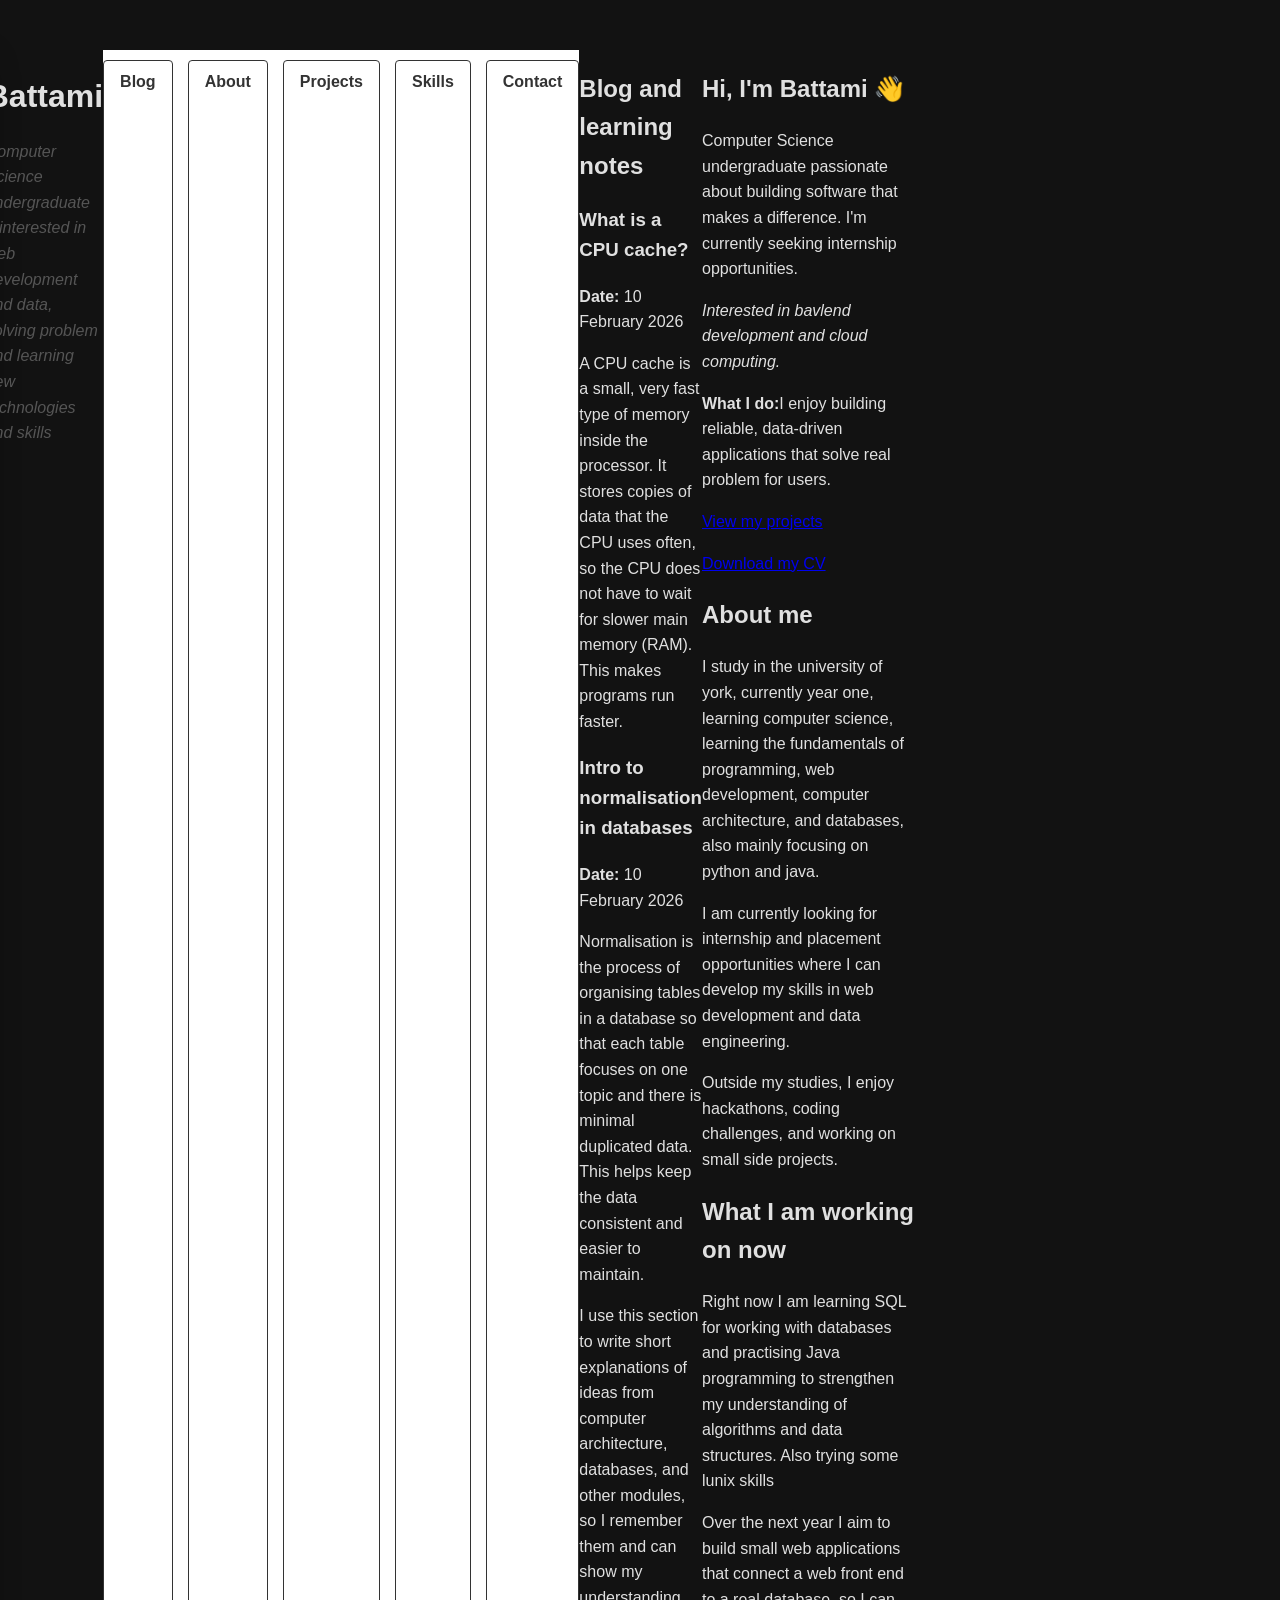
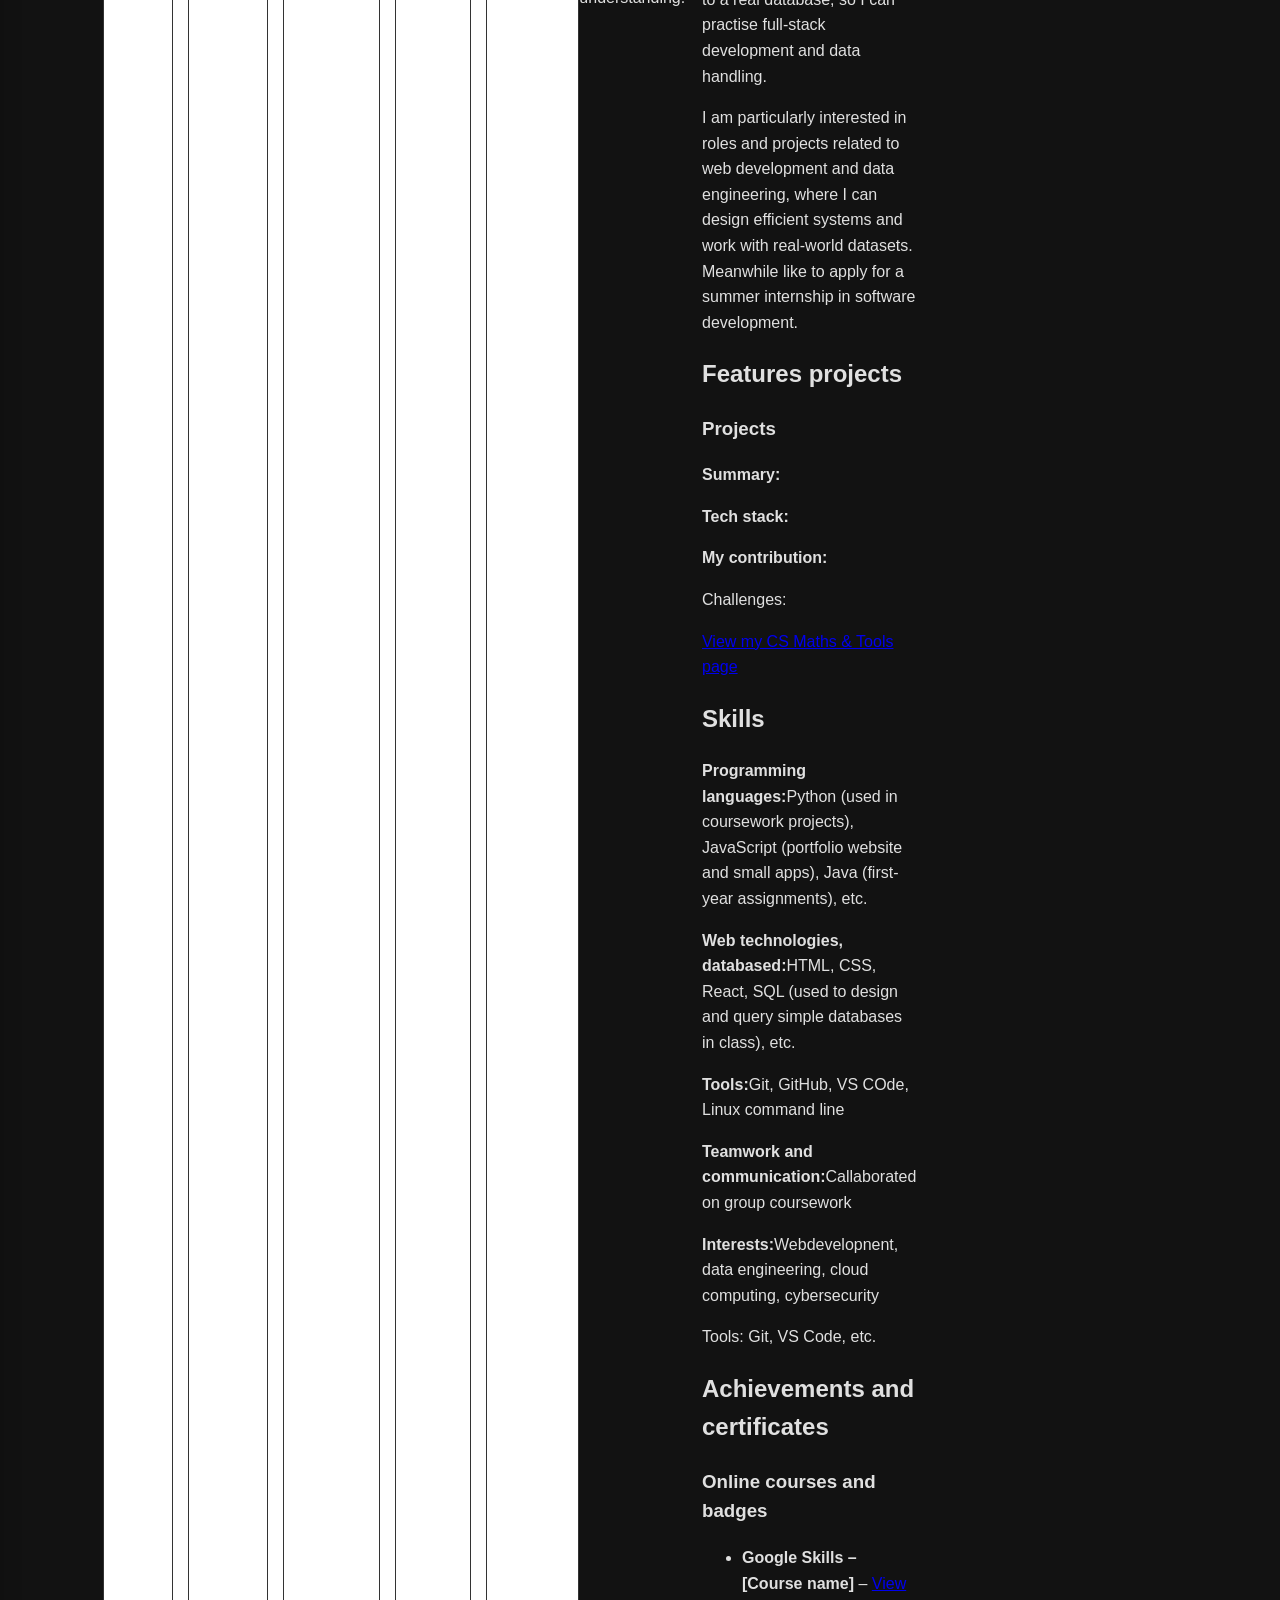
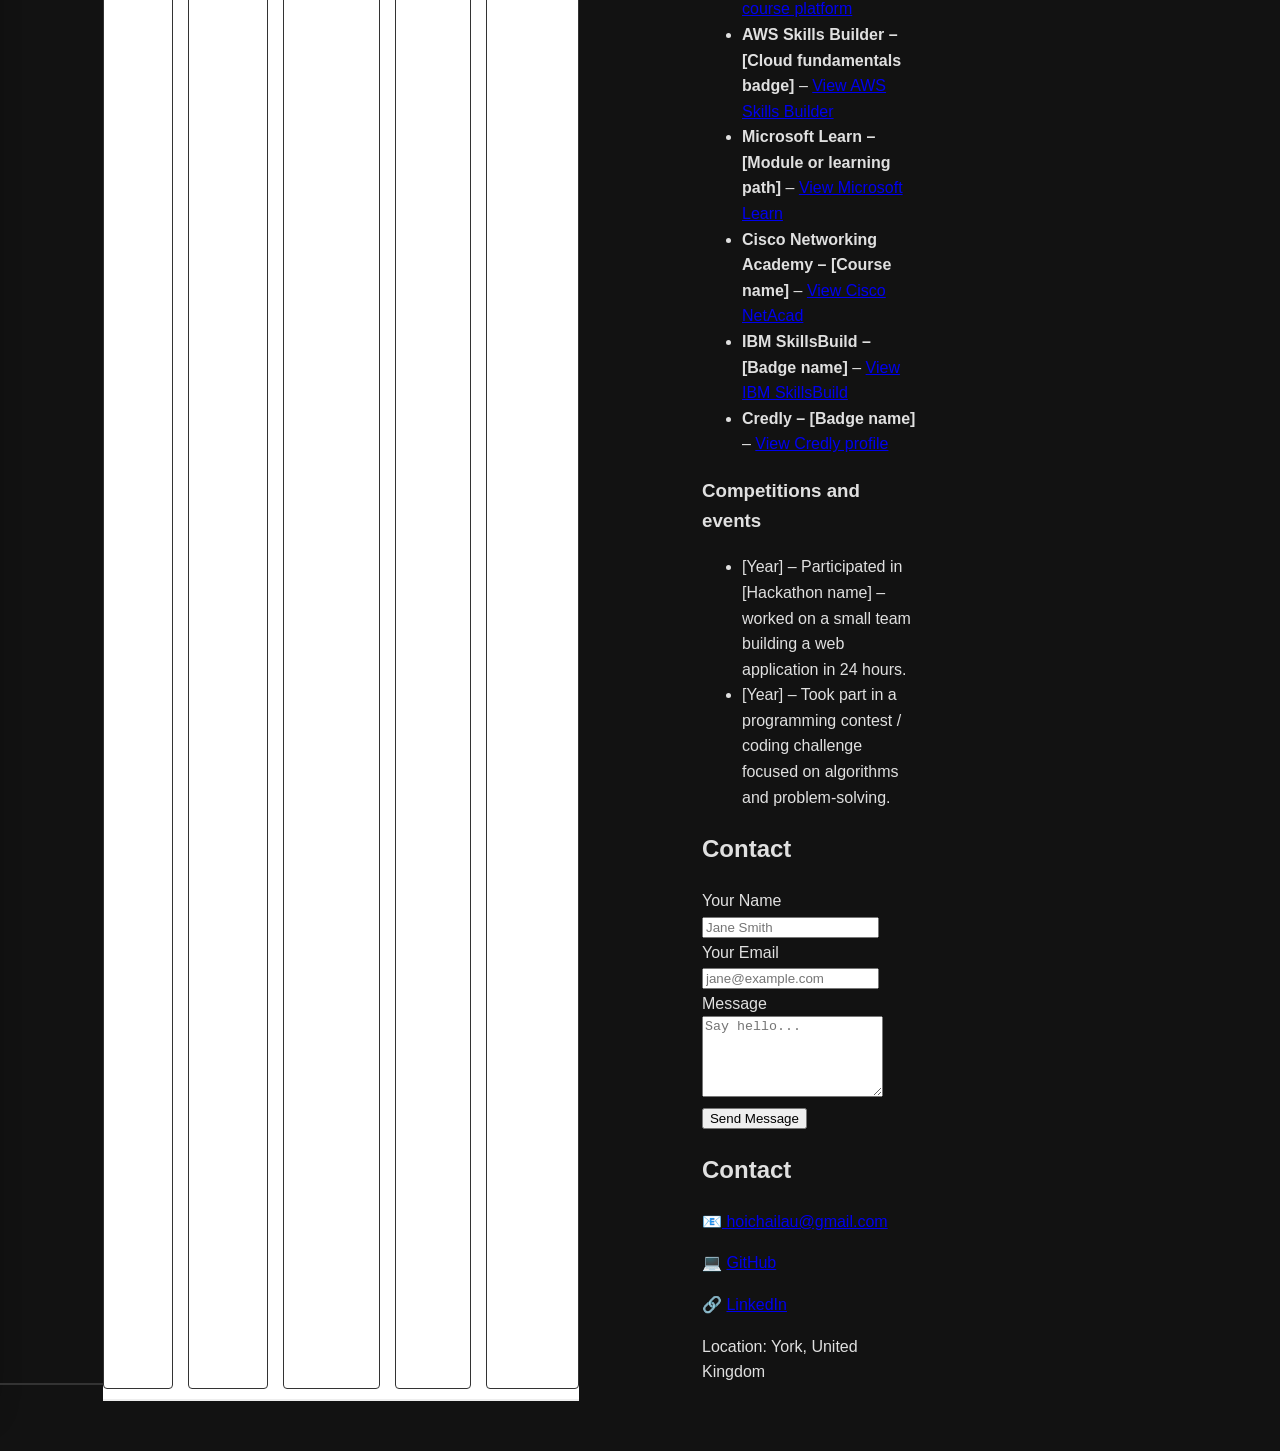
==== index.html @ b93f284f "Add dark theme class to body and clean up styles" ====
<!DOCTYPE html>
<html lang="en">
<head>
  <meta charset="UTF-8">
  <title> Battami – Computer Science Undergraduate</title>
  <link rel="stylesheet" href="style.css">

</head>
<body class="dark-theme"> 
    <div class="main-card">
        </div>
  <header>
    <h1>Battami</h1>
    <p class="tagline">Computer Science undergraduate – interested in web development and data, solving problem and learning new technologies and skills</p>

    <style>
  html {
    scroll-behavior: smooth;
  }

  .sticky-nav {
    display: flex;
    justify-content: center;
    gap: 15px;
    background-color: white;
    padding: 10px 0;
    border-bottom: 2px solid #eeeeee; 
    position: sticky; 
    top: 0;
    z-index: 1000; 
  }


  .sticky-nav a {
    text-decoration: none; 
    color: #333;
    font-family: Arial, sans-serif;
    font-weight: bold;
    padding: 8px 16px;
    border: 1px solid #333; 
    border-radius: 4px;
    transition: 0.3s; 
  }

 
  .sticky-nav a:hover {
    background-color: #333;
    color: white;
  }
</style>
  </header>

  <nav class="sticky-nav">
  <a href="#blog">Blog</a>
  <a href="#about">About</a>
  <a href="#projects">Projects</a>
  <a href="#skills">Skills</a>
  <a href="#contact">Contact</a>
</nav>
  
  <!-- Blog / Writing section -->
  <section id="blog">
    <h2 id="blog">Blog and learning notes</h2>
 
    <article>
      <h3>What is a CPU cache? </h3>
      <p><strong>Date:</strong> 10 February 2026</p>
      <p>
        A CPU cache is a small, very fast type of memory inside the processor. 
        It stores copies of data that the CPU uses often, so the CPU does not
        have to wait for slower main memory (RAM). This makes programs run faster.
      </p>
    </article>
 
    <article>
      <h3>Intro to normalisation in databases</h3>
      <p><strong>Date:</strong> 10 February 2026</p>
      <p>
        Normalisation is the process of organising tables in a database so that 
        each table focuses on one topic and there is minimal duplicated data.
        This helps keep the data consistent and easier to maintain.
      </p>
    </article>
 
    <p>
      I use this section to write short explanations of ideas from computer architecture,
      databases, and other modules, so I remember them and can show my understanding.
    </p>
  </section>
 
  <main>
  <section>
    <h2>Hi, I'm Battami 👋</h2>
    <p>Computer Science undergraduate passionate about building software that makes a difference. I'm currently seeking internship opportunities.</p>
    <p><em>Interested in bavlend development and cloud computing.</em></p>
    <p><Strong>What I do:</Strong>I enjoy building reliable, data-driven applications that solve real problem for users.</p>
    <p><a href="#projects">View my projects </a> </p>
    <p><a href="YourCVLink.pdf">Download my CV</a></p>
  </section>

  <section id="About">
    <h2 id="about">About me</h2>
    <p>I study in the university of york, currently year one, learning computer science, learning the fundamentals of programming, web development, computer architecture, and databases, also mainly focusing on python and java.</p>
    <p>I am currently looking for internship and placement opportunities where I can develop my skills in web development and data engineering.</p>
    <p>Outside my studies, I enjoy hackathons, coding challenges, and working on small side projects.</p>
  </section>
    
   <!-- Now / Goals section -->
  <section id="now">
    <h2>What I am working on now</h2>
    <p>
      Right now I am learning SQL for working with databases and practising Java programming
      to strengthen my understanding of algorithms and data structures. Also trying some lunix skills 
    </p>
    <p>
      Over the next year I aim to build small web applications that connect a web front end
      to a real database, so I can practise full-stack development and data handling.
    </p>
    <p>
      I am particularly interested in roles and projects related to web development and data engineering,
      where I can design efficient systems and work with real-world datasets. Meanwhile like to apply for a summer internship in software development.
    </p>
  </section>
    
  <section id="projects">
    <h2 id="projects">Features projects</h2>

    <article>
      <h3>Projects</h3>
      <p><Strong>Summary:</Strong></p>
      <p><Strong>Tech stack:</Strong></p>
      <p><Strong>My contribution:</Strong></p>
      <p><Srong>Challenges:</Srong></p></p>
      <p><a href=""></a></p>
    </article>
      <p>
  <a href="maths.html">View my CS Maths & Tools page</a>
</p>
  </section>

  <section>
    <h2 id="skills">Skills</h2>
      <p><strong>Programming languages:</strong>Python (used in coursework projects), JavaScript (portfolio website and small apps), Java (first-year assignments), etc.</p>
      <p><strong>Web technologies, databased:</strong>HTML, CSS, React, SQL (used to design and query simple databases in class), etc.</p>
      <p><strong>Tools:</strong>Git, GitHub, VS COde, Linux command line</p>
      <p><strong>Teamwork and communication:</strong>Callaborated on group coursework
      <p><strong>Interests:</strong>Webdevelopnent, data engineering, cloud computing, cybersecurity</p>
      <p>Tools: Git, VS Code, etc.</p>
  </section>
   
  <!-- Achievements and certificates section -->
  <section id="achievements">
    <h2>Achievements and certificates</h2>
 
    <h3>Online courses and badges</h3>
    <ul>
      <li>
        <strong>Google Skills – [Course name]</strong> 
        – <a href="https://www.skills.google/">View course platform</a> 
        <!-- Replace with your specific certificate link if you have it -->
      </li>
      <li>
        <strong>AWS Skills Builder – [Cloud fundamentals badge]</strong> 
        – <a href="https://explore.skillbuilder.aws">View AWS Skills Builder</a>
      </li>
      <li>
        <strong>Microsoft Learn – [Module or learning path]</strong> 
        – <a href="https://learn.microsoft.com/training/">View Microsoft Learn</a>
      </li>
      <li>
        <strong>Cisco Networking Academy – [Course name]</strong> 
        – <a href="https://www.netacad.com/">View Cisco NetAcad</a>
      </li>
      <li>
        <strong>IBM SkillsBuild – [Badge name]</strong> 
        – <a href="https://skillsbuild.org/">View IBM SkillsBuild</a>
      </li>
      <li>
        <strong>Credly – [Badge name]</strong> 
        – <a href="https://www.credly.com/">View Credly profile</a>
      </li>
    </ul>
 
    <h3>Competitions and events</h3>
    <ul>
      <li>
        [Year] – Participated in [Hackathon name] – worked on a small team building a web application in 24 hours.
      </li>
      <li>
        [Year] – Took part in a programming contest / coding challenge focused on algorithms and problem-solving.
      </li>
    </ul>
  </section>

  
  <section id="contact">
  <h2 id="contact">Contact</h2>
  <form id="contact-form">
    <div>
      <label for="name">Your Name</label>
      <input type="text" id="name" name="name" required placeholder="Jane Smith" />
    </div>
    <div>
      <label for="email">Your Email</label>
      <input type="email" id="email" name="email" required placeholder="jane@example.com" />
    </div>
    <div>
      <label for="message">Message</label>
      <textarea id="message" name="message" required placeholder="Say hello..." rows="5"></textarea>
    </div>
    <button type="submit" id="submit-btn">Send Message</button>
    <p id="form-status"></p>
  </form>
  </section>
    
  <section>
    <h2>Contact</h2>
    <p>📧<a href="mailto:hoichailau@gmail.com"> hoichailau@gmail.com</a></p>
    <p>💻 <a href="https://github.com/battami-13">GitHub</a></p>
    <p>🔗 <a href="https://linkedin.com/in/yourprofile">LinkedIn</a></p>
    <p>Location: York, United Kingdom</p>
  </section>
</main>
  <script>
  const SUPABASE_URL  = "https://mrnpnmfffwrkcfwjkskm.supabase.co";
  const SUPABASE_ANON = "eyJhbGciOiJIUzI1NiIsInR5cCI6IkpXVCJ9.eyJpc3MiOiJzdXBhYmFzZSIsInJlZiI6Im1ybnBubWZmZndya2Nmd2prc2ttIiwicm9sZSI6ImFub24iLCJpYXQiOjE3NzMwNDkxNTYsImV4cCI6MjA4ODYyNTE1Nn0.L_4UTUPgDHRZX2hSSLDORcKbZO9sUGBSeycCkFU9JP4";

  document.getElementById("contact-form").addEventListener("submit", async function (event) {
      event.preventDefault();
      const name    = document.getElementById("name").value.trim();
      const email   = document.getElementById("email").value.trim();
      const message = document.getElementById("message").value.trim();
      const btn     = document.getElementById("submit-btn");
      const status  = document.getElementById("form-status");

      btn.disabled = true;
      btn.textContent = "Sending...";

      try {
        const response = await fetch(`${SUPABASE_URL}/rest/v1/contact_messages`, {
            method: "POST",
            headers: {
              "Content-Type": "application/json",
              "apikey":        SUPABASE_ANON,
              "Authorization": `Bearer ${SUPABASE_ANON}`,
              "Prefer":        "return=minimal"
            },
            body: JSON.stringify({ name, email, message })
        });

        if (response.ok) {
          status.textContent = "✓ Message sent!";
          event.target.reset();
        } else {
          status.textContent = "Something went wrong.";
        }
      } catch (err) {
        status.textContent = "Could not connect.";
      } finally {
        btn.disabled = false;
        btn.textContent = "Send Message";
      }
    });
</script>
</body>
</html>
---- style.css ----
:root {
  --bg-color: #121212;
  --card-bg: #1e1e1f;
  --accent-color: #ffdb70;
}

body.dark-theme {
    background-color: #121212;
    color: #e0e0e0;
    font-family: 'Inter', sans-serif;
    display: flex;
    justify-content: center;
    padding: 50px 20px;
    margin: 0;
}

body { font-family: Arial, sans-serif; max-width: 800px; margin: 0 auto; padding: 1.5rem; line-height: 1.6; }
    header { border-bottom: 2px solid #333; margin-bottom: 1rem; }
    h1 { margin-bottom: 0.2rem; }
    .tagline{ font-style: italic; color: #555; }

.main-card {
    background-color: #1e1e1f;
    border: 1px solid #383838;
    border-radius: 20px;
    padding: 30px;
    max-width: 900px;
    width: 100%;
    box-shadow: 0 10px 30px rgba(0, 0, 0, 0.5);
}
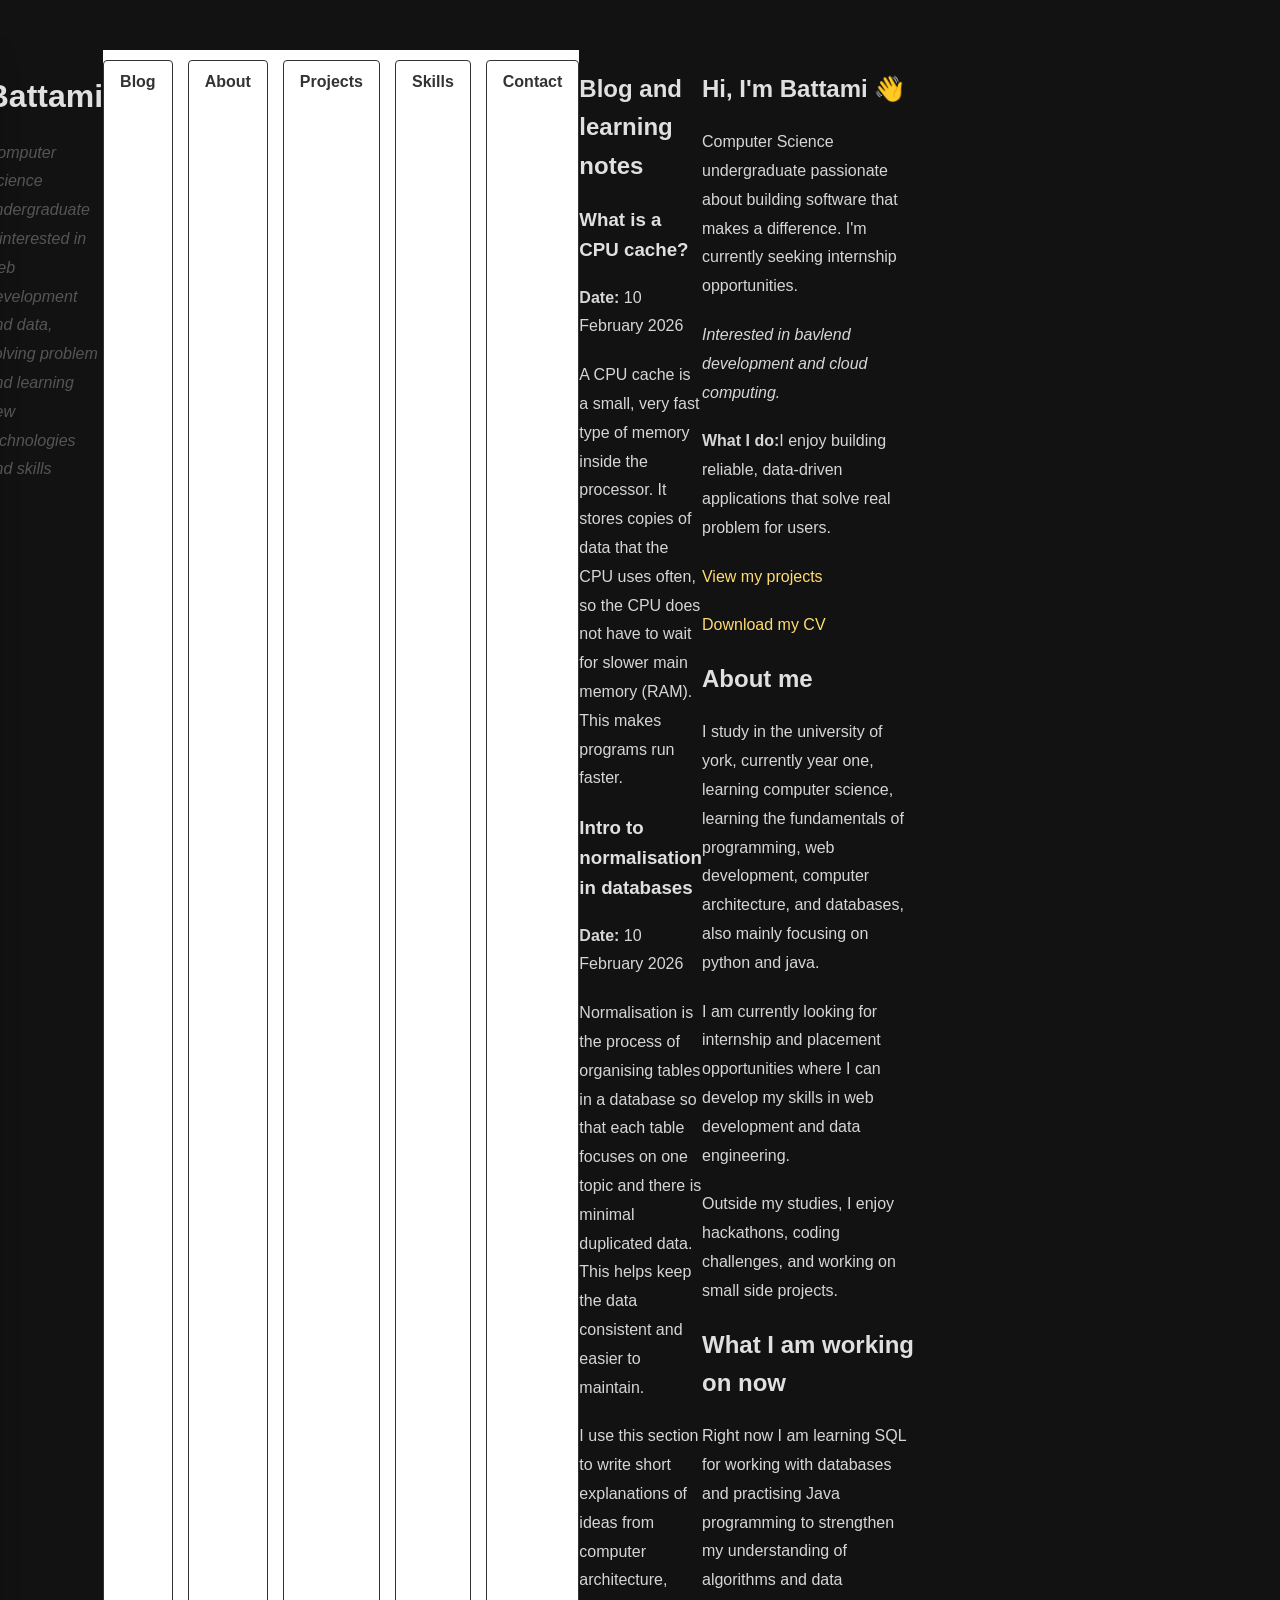
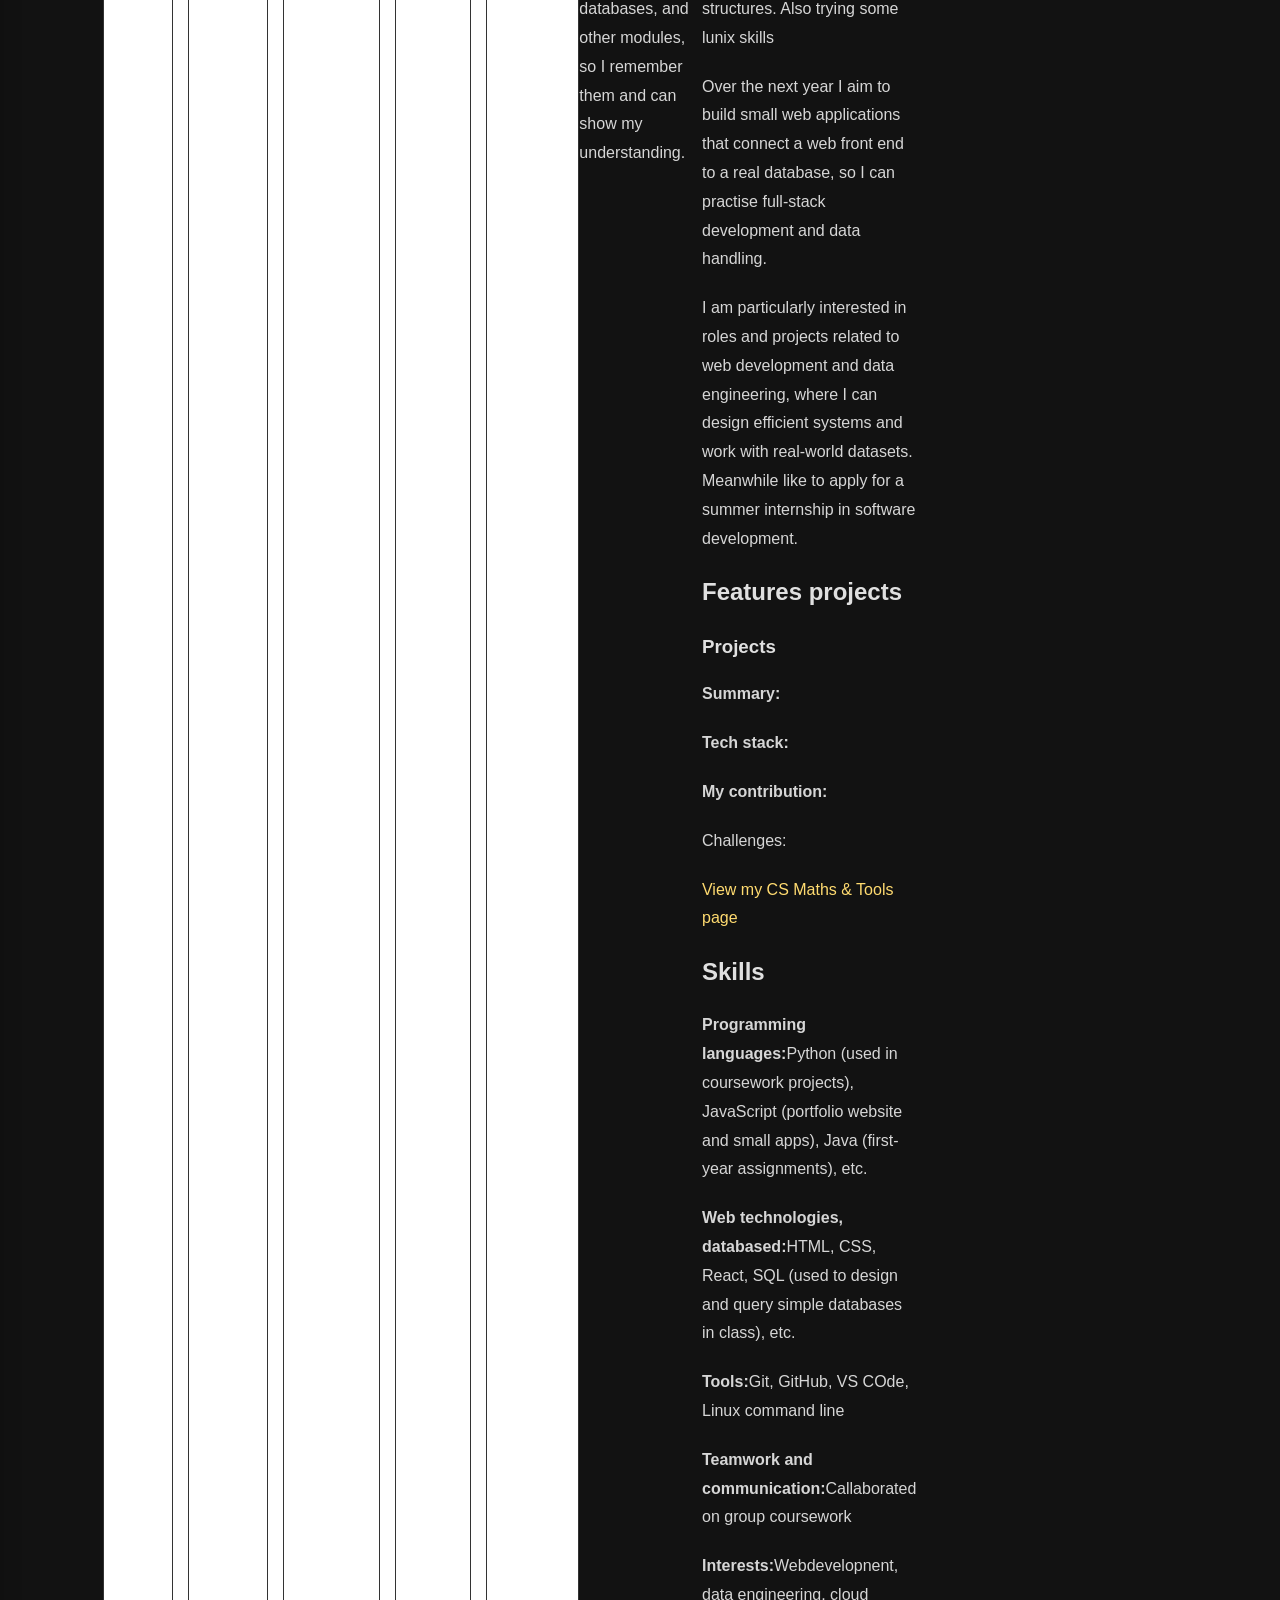
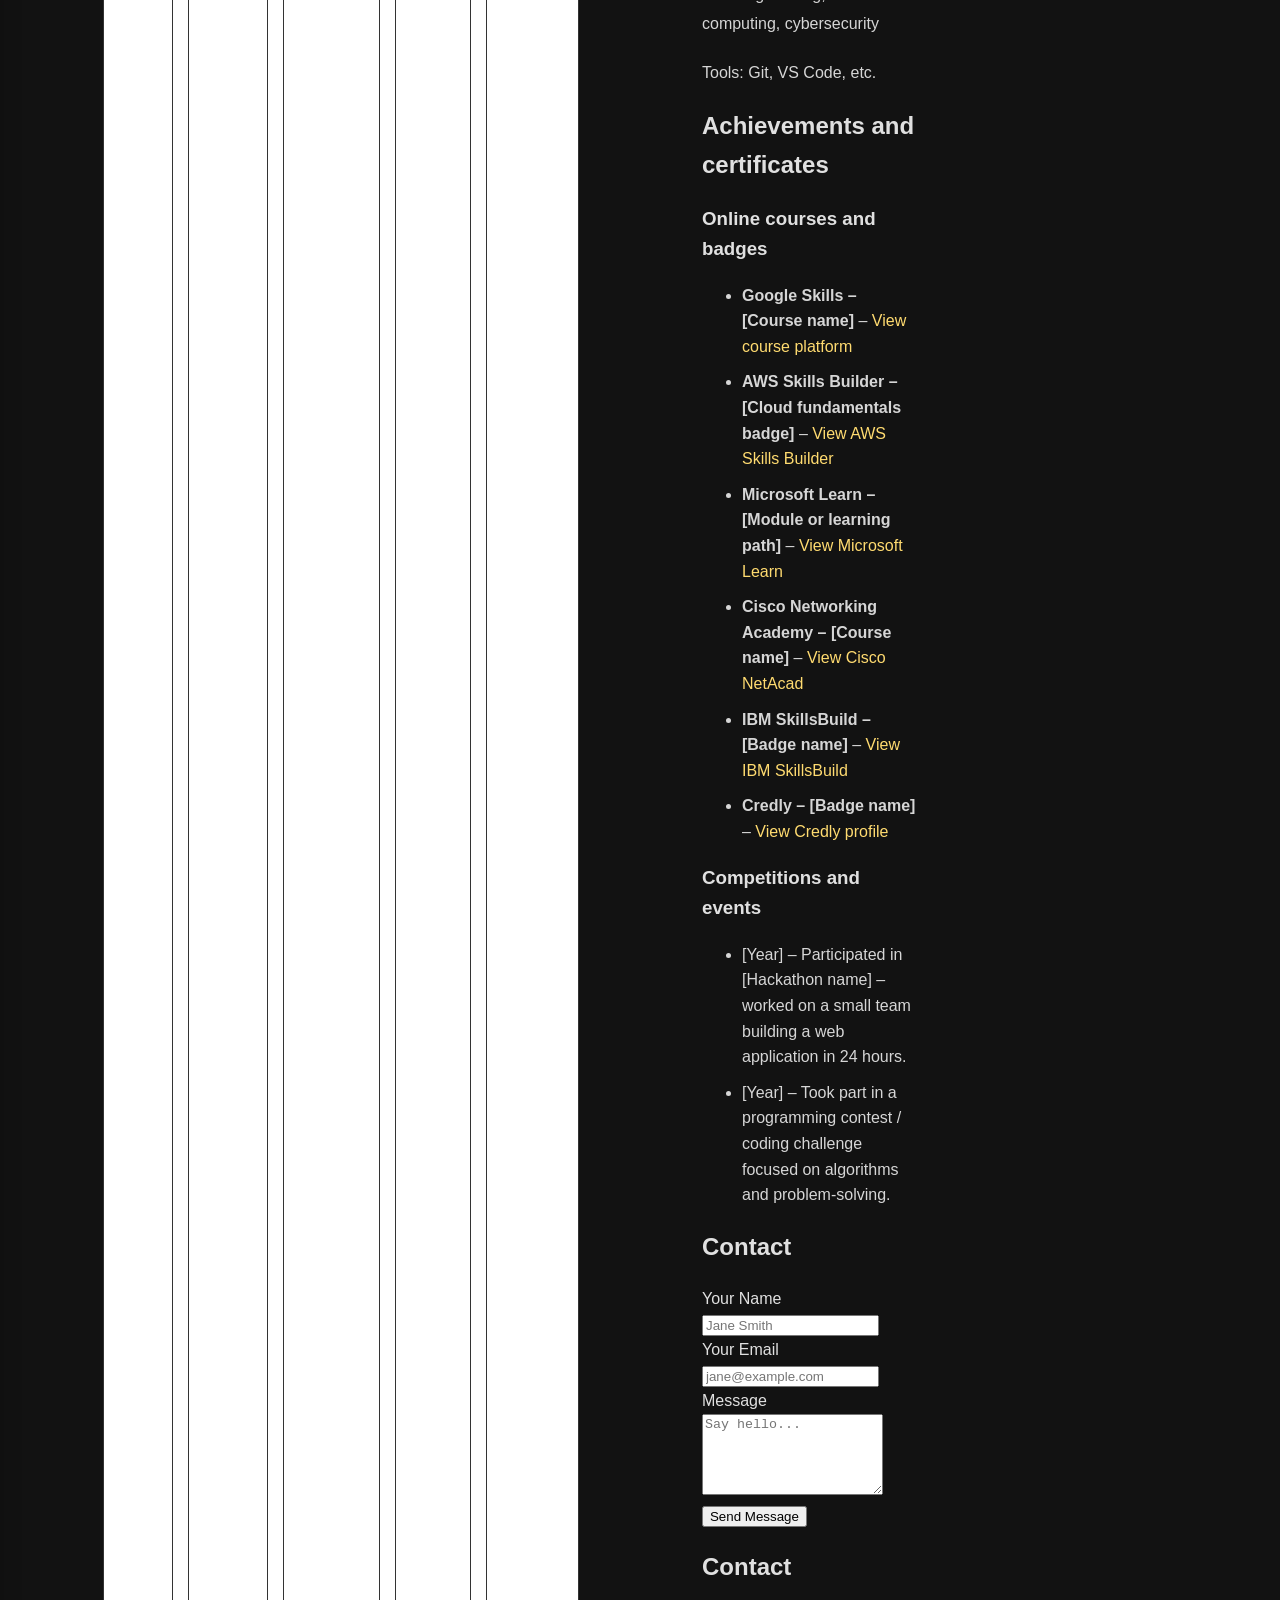
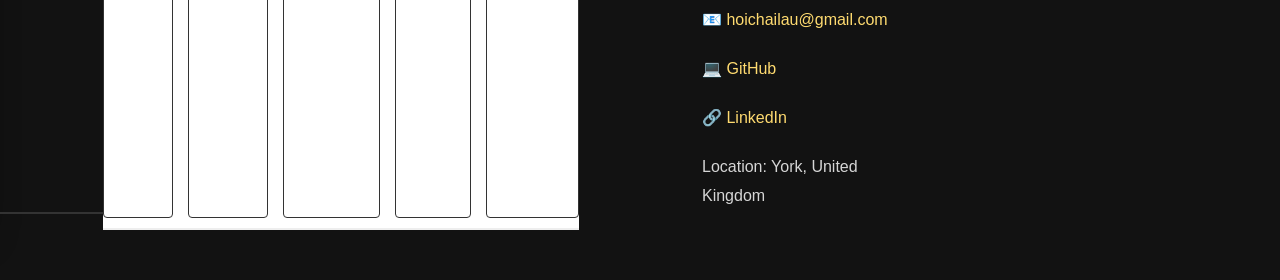
==== commit c6283702: "Remove inline CSS from index.html Removed inline CSS styles for the sticky navigation." ====
--- a/index.html
+++ b/index.html
@@ -13,41 +13,6 @@
     <h1>Battami</h1>
     <p class="tagline">Computer Science undergraduate – interested in web development and data, solving problem and learning new technologies and skills</p>
 
-    <style>
-  html {
-    scroll-behavior: smooth;
-  }
-
-  .sticky-nav {
-    display: flex;
-    justify-content: center;
-    gap: 15px;
-    background-color: white;
-    padding: 10px 0;
-    border-bottom: 2px solid #eeeeee; 
-    position: sticky; 
-    top: 0;
-    z-index: 1000; 
-  }
-
-
-  .sticky-nav a {
-    text-decoration: none; 
-    color: #333;
-    font-family: Arial, sans-serif;
-    font-weight: bold;
-    padding: 8px 16px;
-    border: 1px solid #333; 
-    border-radius: 4px;
-    transition: 0.3s; 
-  }
-
- 
-  .sticky-nav a:hover {
-    background-color: #333;
-    color: white;
-  }
-</style>
   </header>
 
   <nav class="sticky-nav">
--- a/style.css
+++ b/style.css
@@ -28,3 +28,55 @@
     width: 100%;
     box-shadow: 0 10px 30px rgba(0, 0, 0, 0.5);
 }
+
+p {
+    margin-bottom: 20px;
+    line-height: 1.8; 
+    color: #d6d6d6;
+    font-size: 16px;
+}
+
+ul li {
+    margin-bottom: 10px;
+    color: #d6d6d6;
+}
+
+a {
+    color: #ffdb70;
+    text-decoration: none;
+}
+
+ html {
+    scroll-behavior: smooth;
+  }
+
+  .sticky-nav {
+    display: flex;
+    justify-content: center;
+    gap: 15px;
+    background-color: white;
+    padding: 10px 0;
+    border-bottom: 2px solid #eeeeee; 
+    position: sticky; 
+    top: 0;
+    z-index: 1000; 
+  }
+
+
+  .sticky-nav a {
+    text-decoration: none; 
+    color: #333;
+    font-family: Arial, sans-serif;
+    font-weight: bold;
+    padding: 8px 16px;
+    border: 1px solid #333; 
+    border-radius: 4px;
+    transition: 0.3s; 
+  }
+
+ 
+  .sticky-nav a:hover {
+    background-color: #333;
+    color: white;
+  }
+</style>
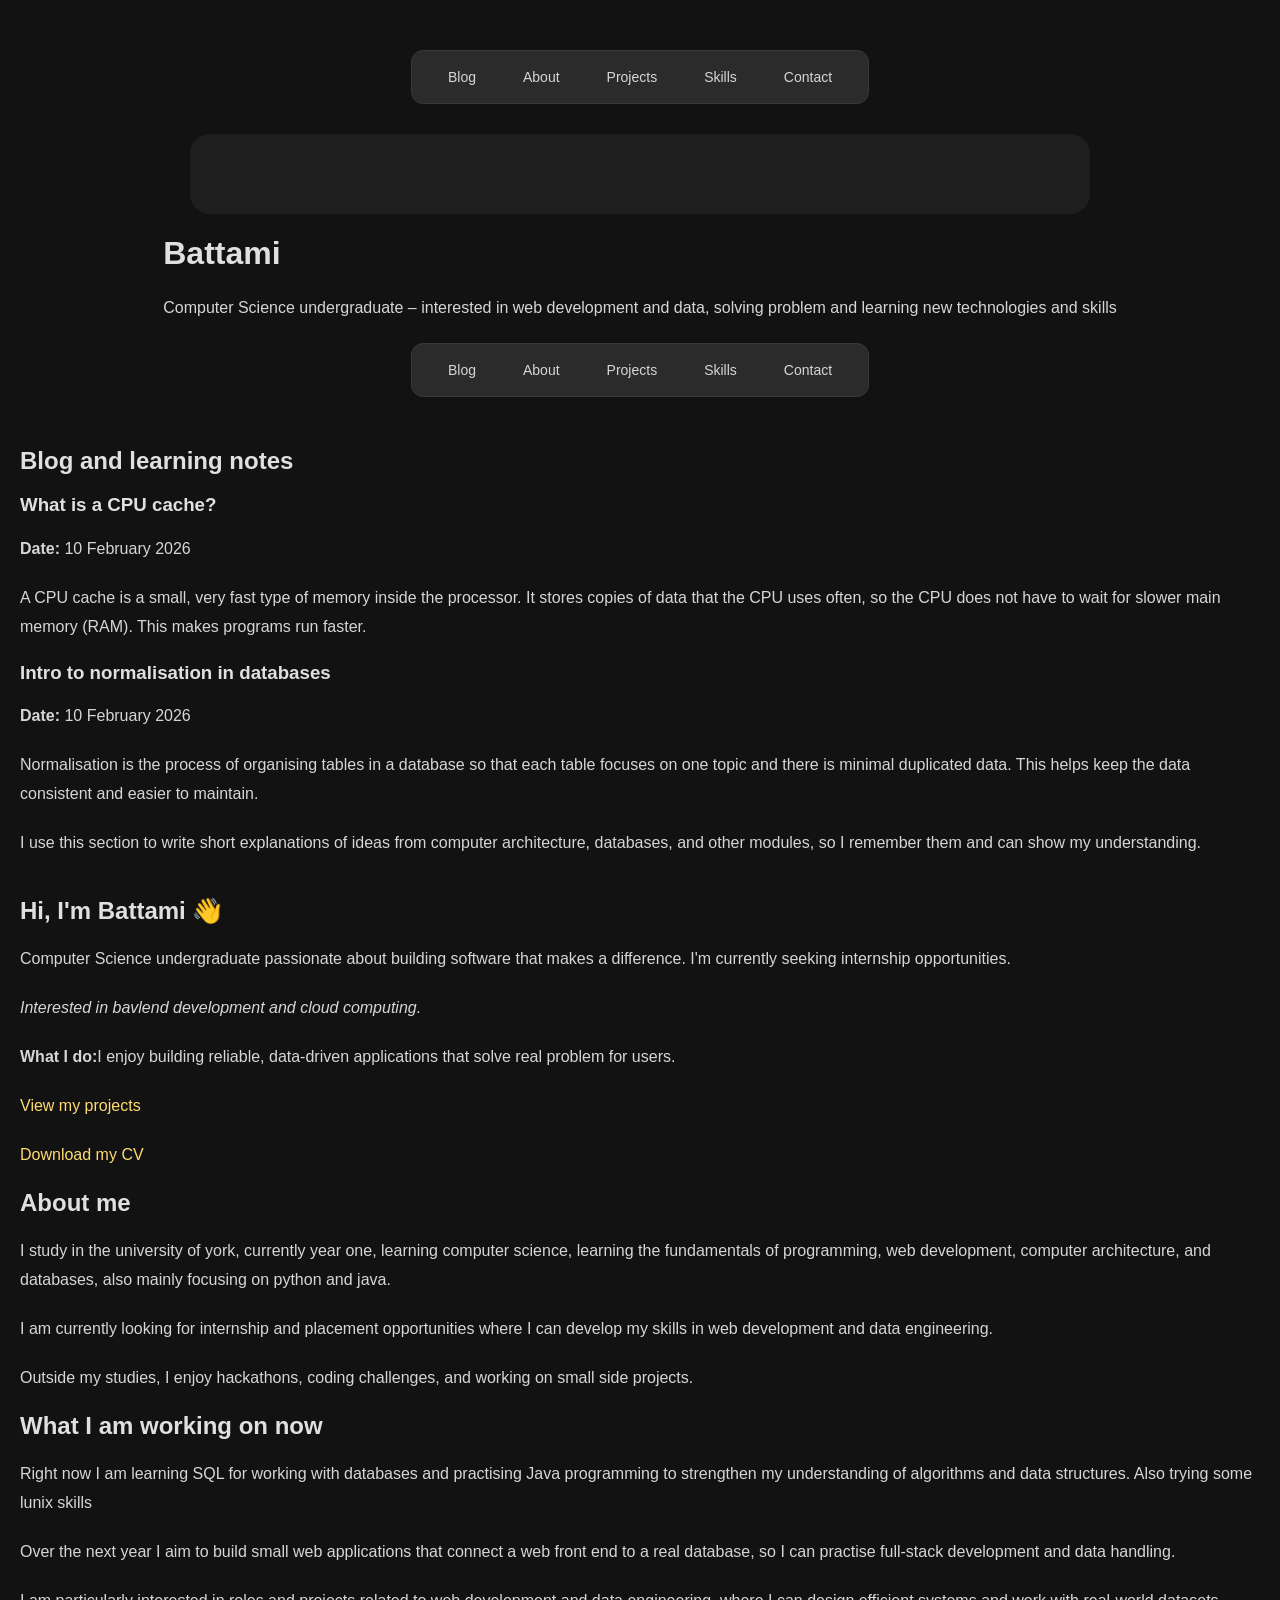
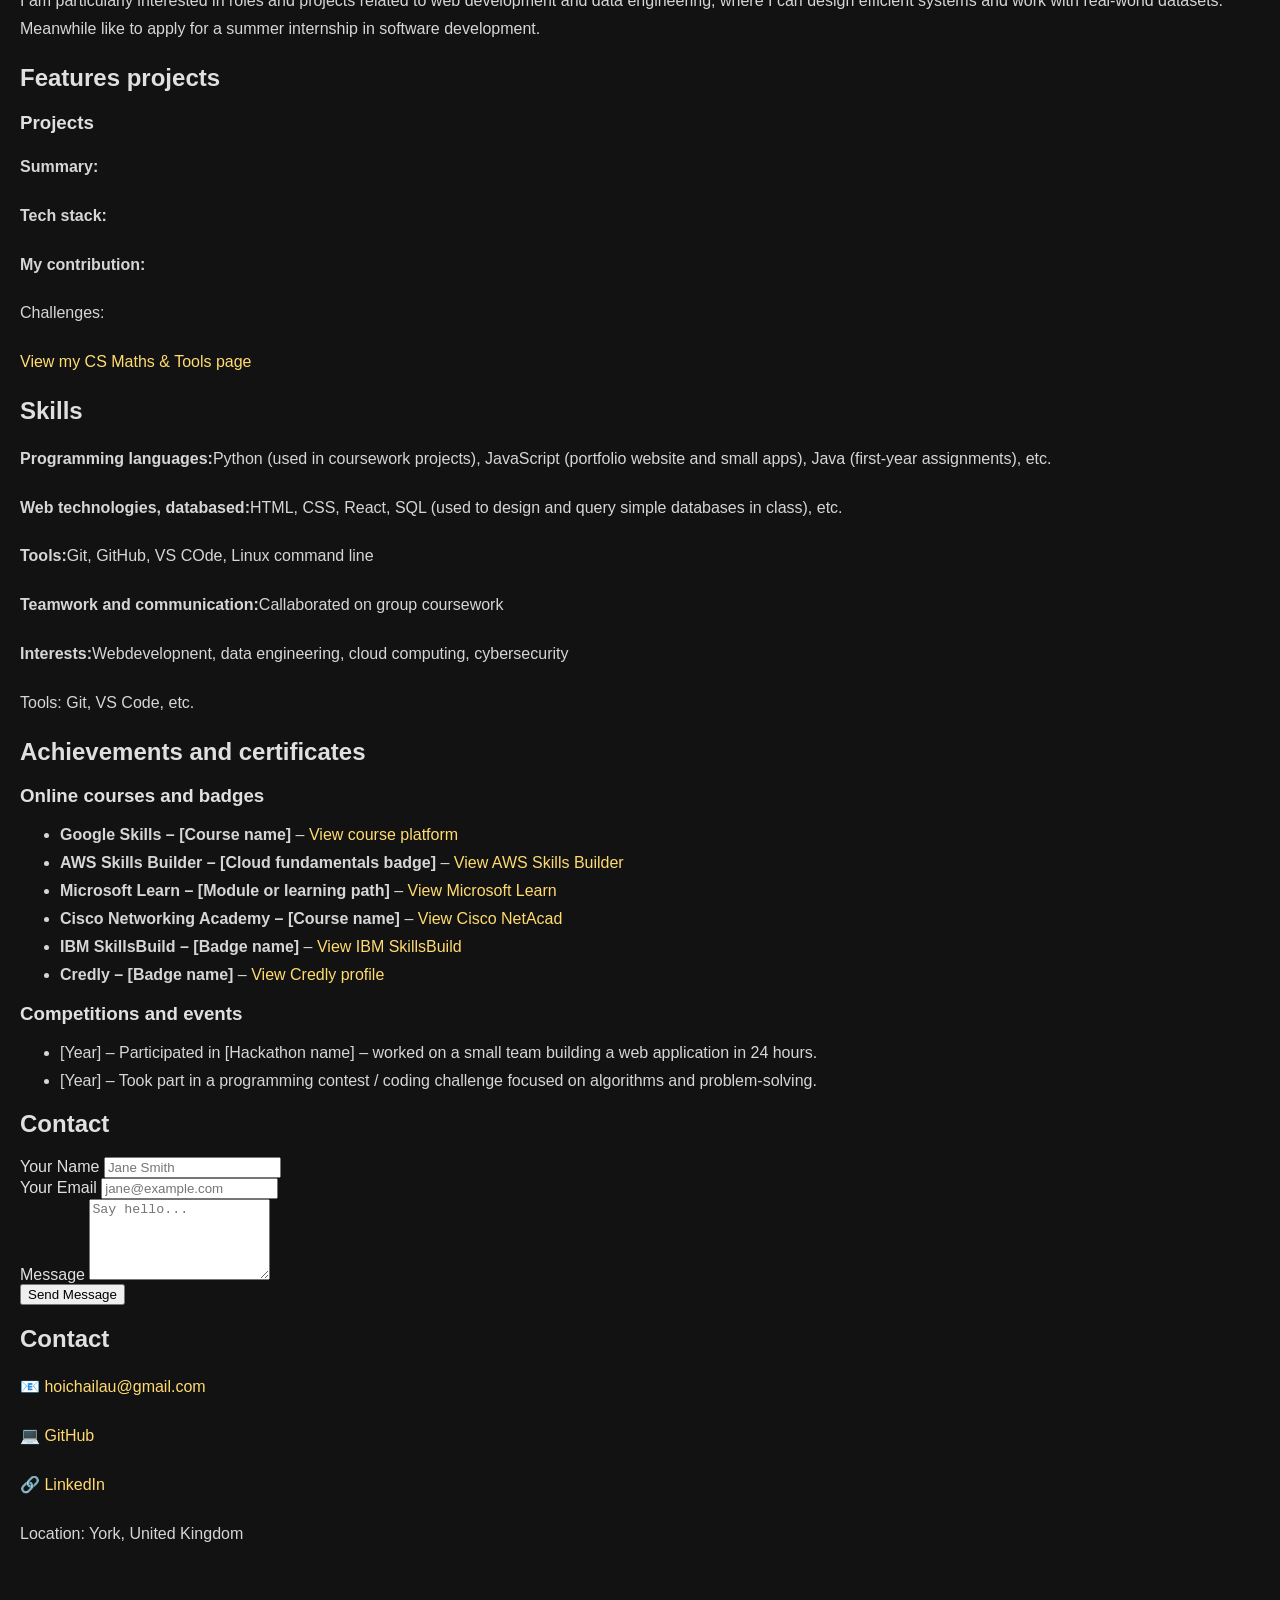
==== commit 2fee00ff: "Add sticky navigation bar to index.html Added a sticky navigation bar with links to various sections" ====
--- a/index.html
+++ b/index.html
@@ -6,9 +6,18 @@
   <link rel="stylesheet" href="style.css">
 
 </head>
-<body class="dark-theme"> 
+<body class="dark-theme">
+    <nav class="sticky-nav">
+        <a href="#blog">Blog</a>
+        <a href="#about">About</a>
+        <a href="#projects">Projects</a>
+        <a href="#skills">Skills</a>
+        <a href="#contact">Contact</a>
+    </nav>
+
     <div class="main-card">
         </div>
+  
   <header>
     <h1>Battami</h1>
     <p class="tagline">Computer Science undergraduate – interested in web development and data, solving problem and learning new technologies and skills</p>
--- a/style.css
+++ b/style.css
@@ -14,19 +14,22 @@
     margin: 0;
 }
 
-body { font-family: Arial, sans-serif; max-width: 800px; margin: 0 auto; padding: 1.5rem; line-height: 1.6; }
-    header { border-bottom: 2px solid #333; margin-bottom: 1rem; }
-    h1 { margin-bottom: 0.2rem; }
-    .tagline{ font-style: italic; color: #555; }
+body {
+    background-color: #121212;
+    margin: 0;
+    padding: 20px;
+    display: flex;
+    flex-direction: column; 
+    align-items: center;   
+}
 
 .main-card {
     background-color: #1e1e1f;
-    border: 1px solid #383838;
     border-radius: 20px;
-    padding: 30px;
+    padding: 40px;
+    width: 90%;
     max-width: 900px;
-    width: 100%;
-    box-shadow: 0 10px 30px rgba(0, 0, 0, 0.5);
+    box-sizing: border-box; 
 }
 
 p {
@@ -52,31 +55,31 @@
 
   .sticky-nav {
     display: flex;
-    justify-content: center;
+    flex-direction: row;     
+    justify-content: center; 
+    align-items: center;
     gap: 15px;
-    background-color: white;
-    padding: 10px 0;
-    border-bottom: 2px solid #eeeeee; 
-    position: sticky; 
-    top: 0;
-    z-index: 1000; 
-  }
+    background-color: #2b2b2c;
+    padding: 10px 20px;
+    border-radius: 12px;      
+    position: sticky;
+    top: 10px;               
+    z-index: 1000;
+    margin: 0 auto 30px auto; 
+    width: fit-content;       
+    border: 1px solid #383838;
+}
 
+.sticky-nav a {
+    color: #d6d6d6;
+    text-decoration: none;
+    font-size: 14px;
+    padding: 8px 16px;
+    transition: 0.3s;
+}
 
-  .sticky-nav a {
-    text-decoration: none; 
-    color: #333;
-    font-family: Arial, sans-serif;
-    font-weight: bold;
-    padding: 8px 16px;
-    border: 1px solid #333; 
-    border-radius: 4px;
-    transition: 0.3s; 
-  }
-
- 
-  .sticky-nav a:hover {
-    background-color: #333;
-    color: white;
-  }
-</style>
+.sticky-nav a:hover {
+    color: #ffdb70;
+    background-color: rgba(255, 219, 112, 0.1); 
+    border-radius: 8px;
+}
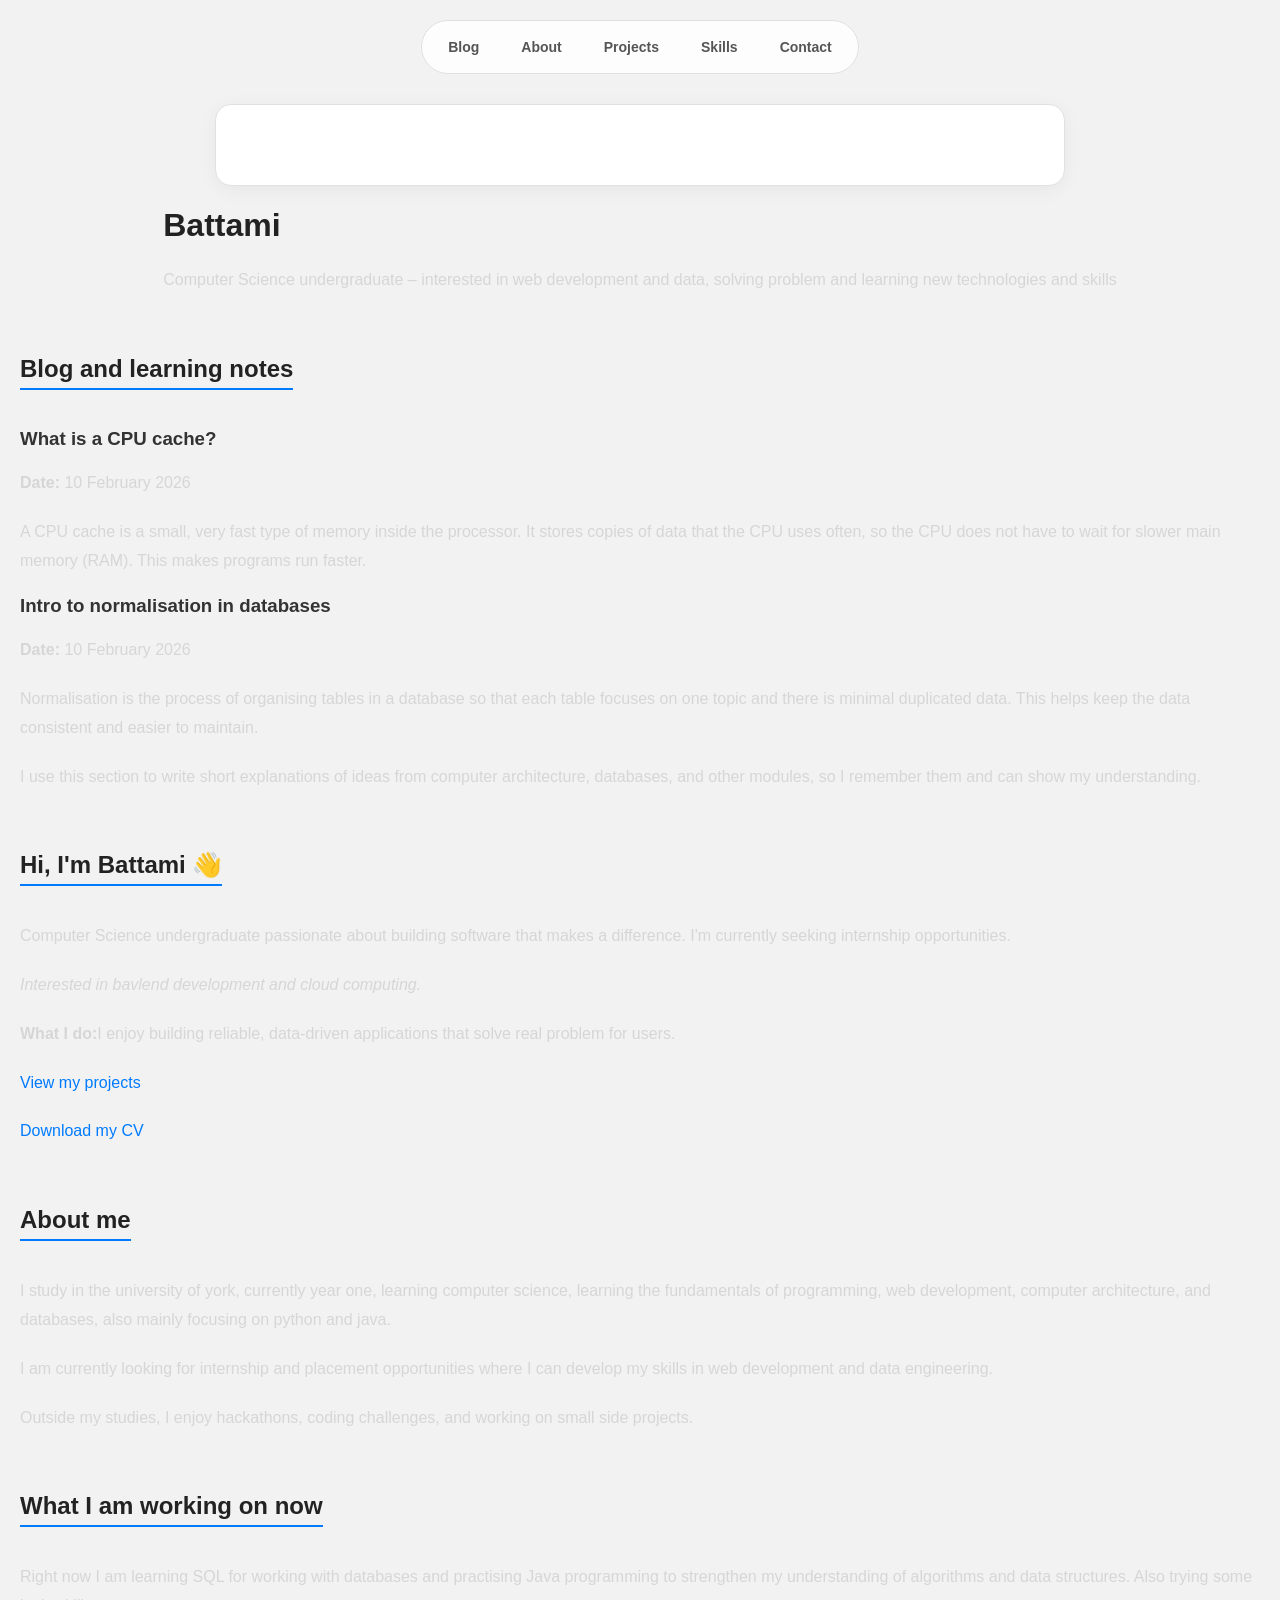
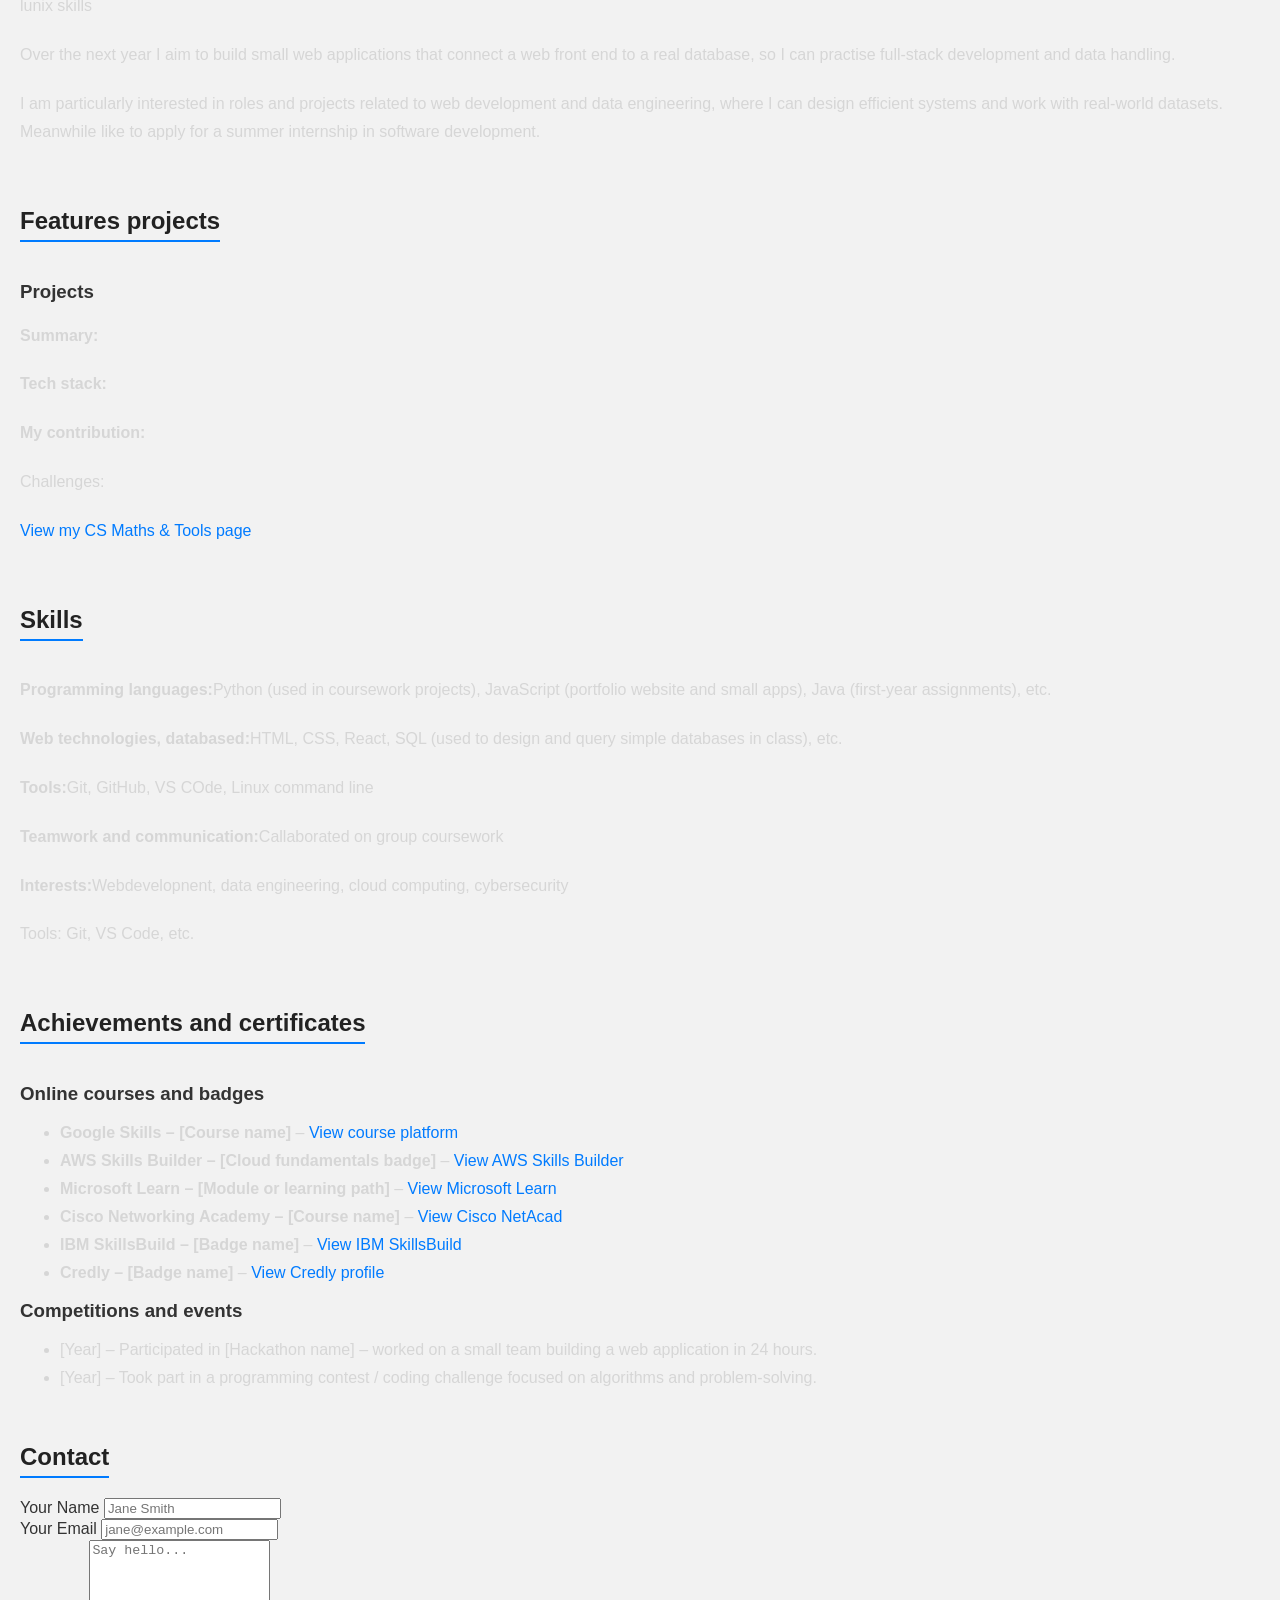
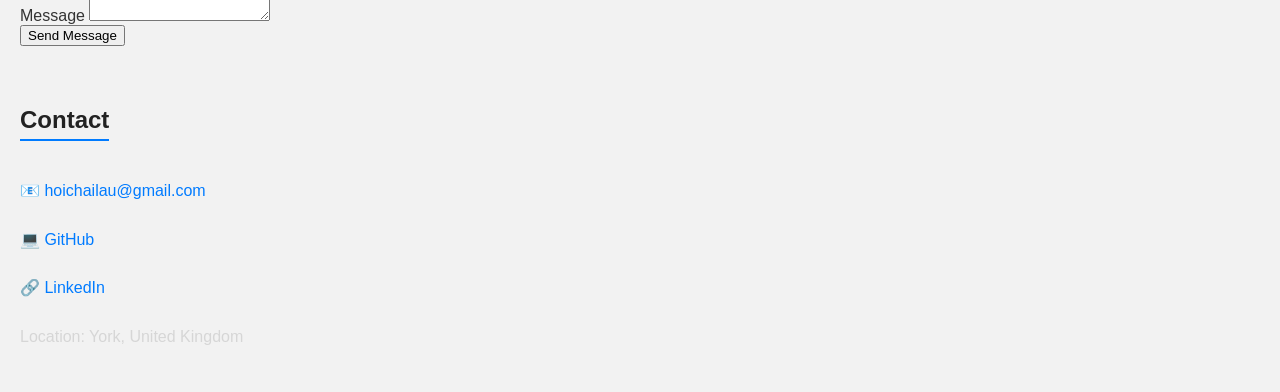
==== commit a257e5e8: "Remove sticky navigation from index.html Removed sticky navigation links from the header." ====
--- a/index.html
+++ b/index.html
@@ -23,14 +23,6 @@
     <p class="tagline">Computer Science undergraduate – interested in web development and data, solving problem and learning new technologies and skills</p>
 
   </header>
-
-  <nav class="sticky-nav">
-  <a href="#blog">Blog</a>
-  <a href="#about">About</a>
-  <a href="#projects">Projects</a>
-  <a href="#skills">Skills</a>
-  <a href="#contact">Contact</a>
-</nav>
   
   <!-- Blog / Writing section -->
   <section id="blog">
--- a/style.css
+++ b/style.css
@@ -5,13 +5,14 @@
 }
 
 body.dark-theme {
-    background-color: #121212;
-    color: #e0e0e0;
-    font-family: 'Inter', sans-serif;
+    background-color: #f2f2f2;
+    color: #333333;
+    font-family: 'Inter', -apple-system, sans-serif;
+    margin: 0;
+    padding: 20px;
     display: flex;
-    justify-content: center;
-    padding: 50px 20px;
-    margin: 0;
+    flex-direction: column;
+    align-items: center;
 }
 
 body {
@@ -24,12 +25,14 @@
 }
 
 .main-card {
-    background-color: #1e1e1f;
-    border-radius: 20px;
+    background-color: #ffffff;
+    border: 1px solid #e0e0e0;
+    border-radius: 16px;       
     padding: 40px;
-    width: 90%;
-    max-width: 900px;
-    box-sizing: border-box; 
+    width: 95%;
+    max-width: 850px;
+    box-shadow: 0 4px 20px rgba(0, 0, 0, 0.05); 
+    box-sizing: border-box;
 }
 
 p {
@@ -55,31 +58,51 @@
 
   .sticky-nav {
     display: flex;
-    flex-direction: row;     
-    justify-content: center; 
-    align-items: center;
-    gap: 15px;
-    background-color: #2b2b2c;
-    padding: 10px 20px;
-    border-radius: 12px;      
+    flex-direction: row;
+    justify-content: center;
+    gap: 10px;
+    background-color: rgba(255, 255, 255, 0.8);
+    backdrop-filter: blur(10px); 
+    padding: 10px;
+    border-radius: 50px;     
     position: sticky;
-    top: 10px;               
+    top: 20px;
     z-index: 1000;
-    margin: 0 auto 30px auto; 
-    width: fit-content;       
-    border: 1px solid #383838;
+    margin-bottom: 30px;
+    border: 1px solid #e0e0e0;
 }
 
 .sticky-nav a {
-    color: #d6d6d6;
+    color: #555;
     text-decoration: none;
     font-size: 14px;
+    font-weight: 600;
     padding: 8px 16px;
-    transition: 0.3s;
+    border-radius: 20px;
+    transition: 0.2s;
 }
 
 .sticky-nav a:hover {
-    color: #ffdb70;
-    background-color: rgba(255, 219, 112, 0.1); 
-    border-radius: 8px;
+    background-color: #007bff; 
+    color: #ffffff;
 }
+
+h1, h2 {
+    color: #222;
+}
+
+h2 {
+    border-bottom: 2px solid #007bff; 
+    display: inline-block;
+    padding-bottom: 5px;
+    margin-top: 40px;
+}
+
+a {
+    color: #007bff;
+    text-decoration: none;
+}
+
+a:hover {
+    text-decoration: underline;
+}
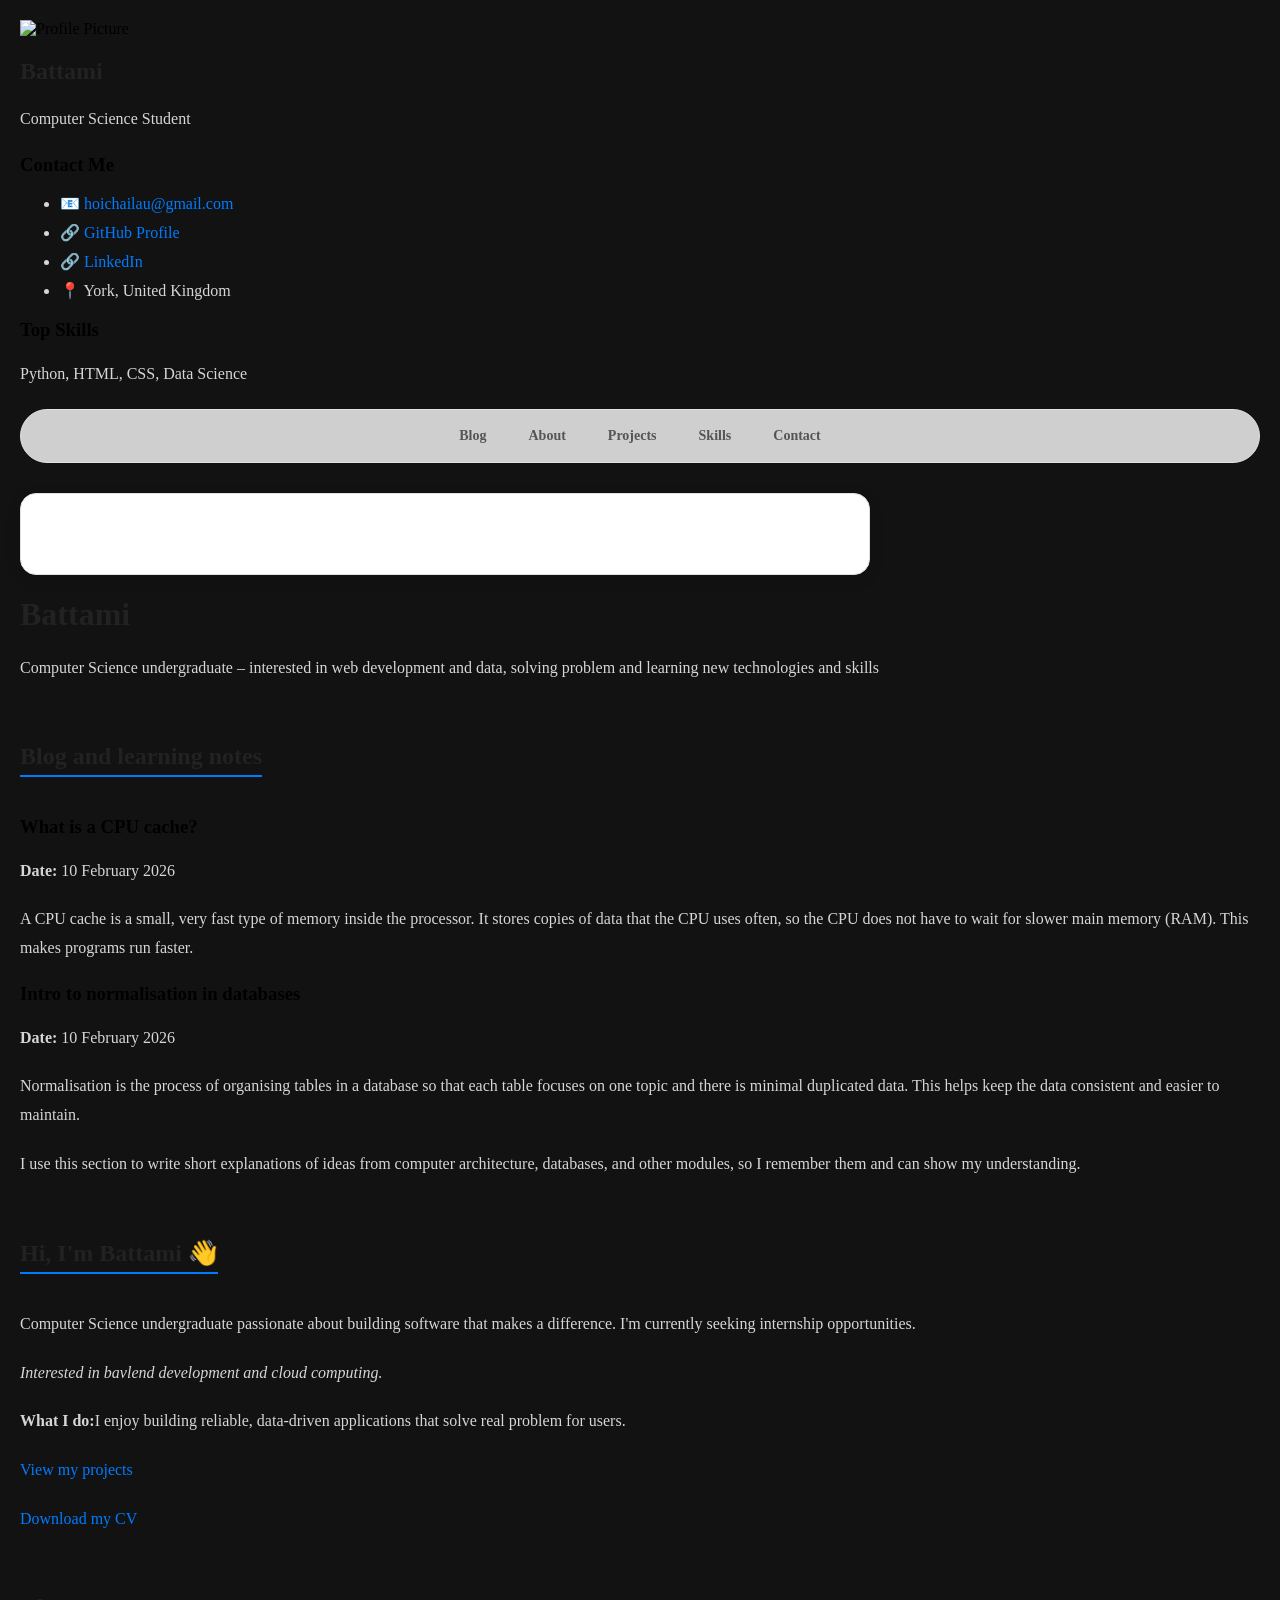
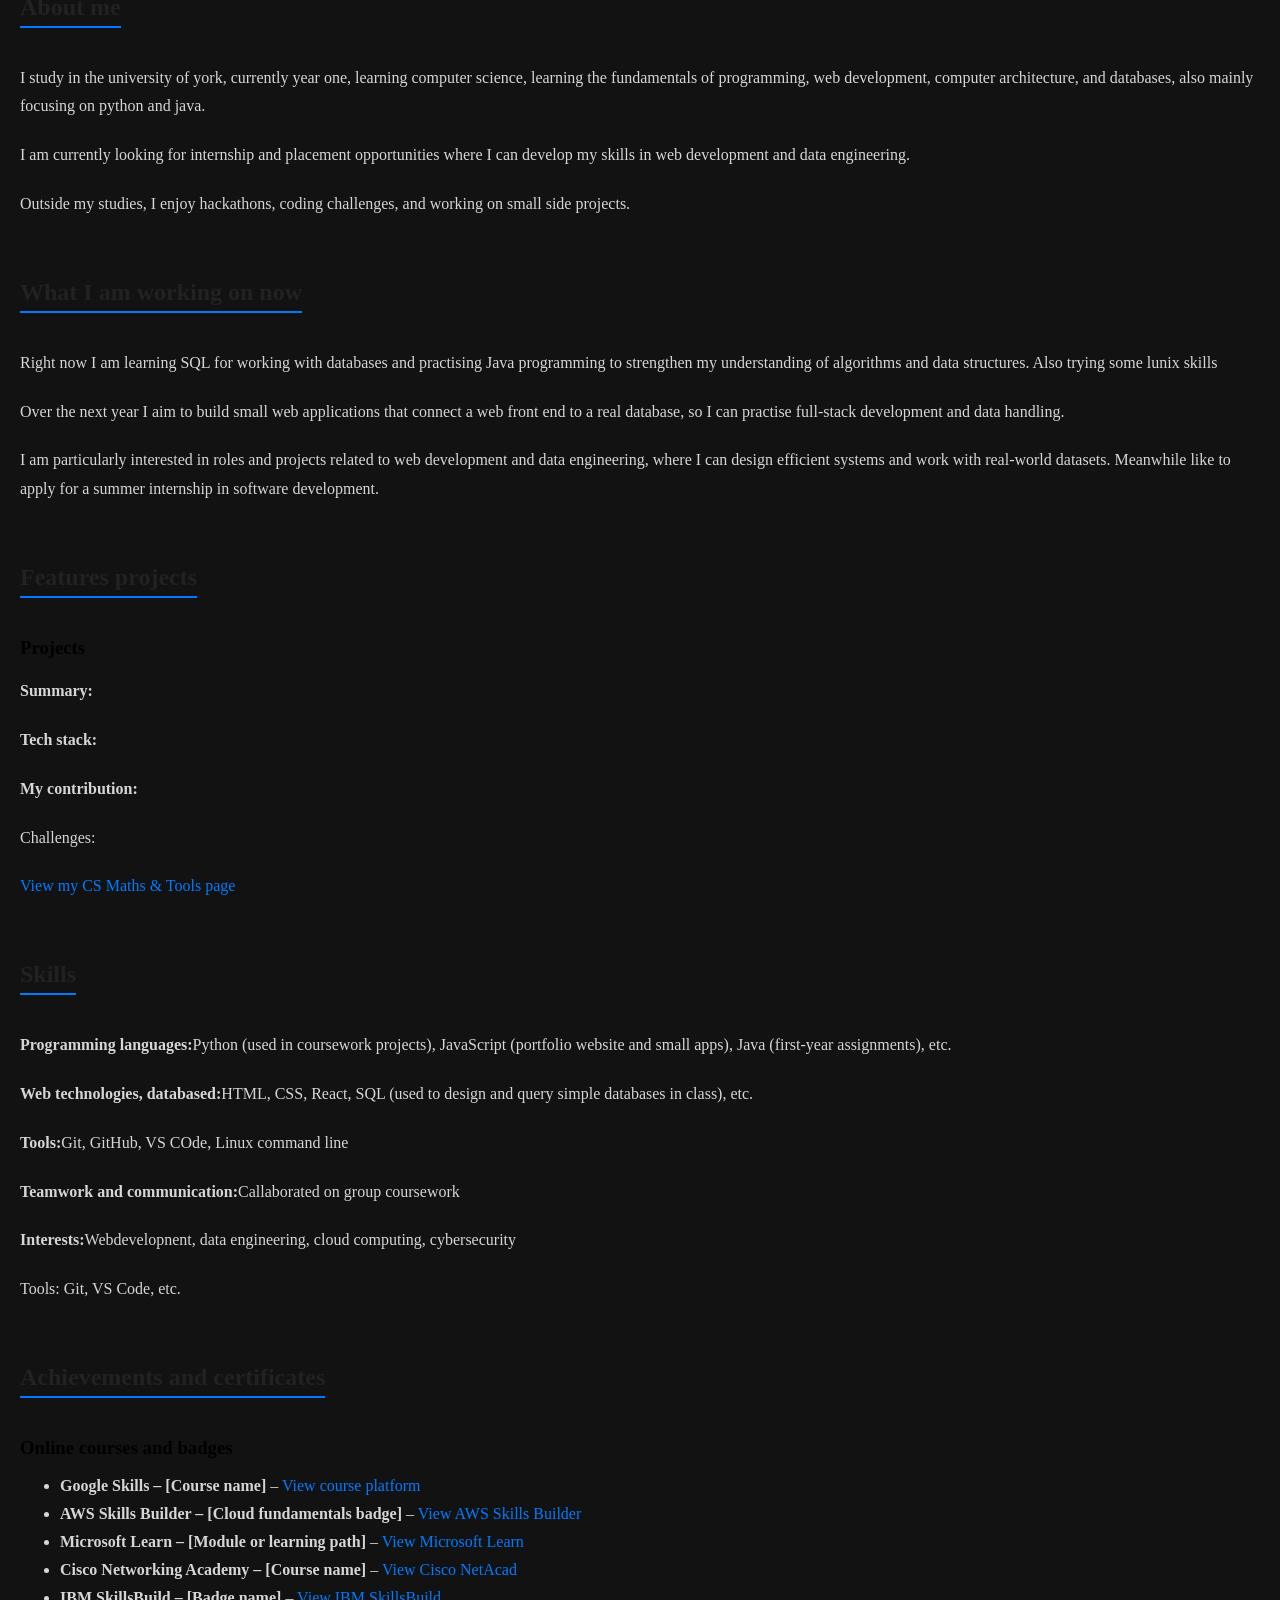
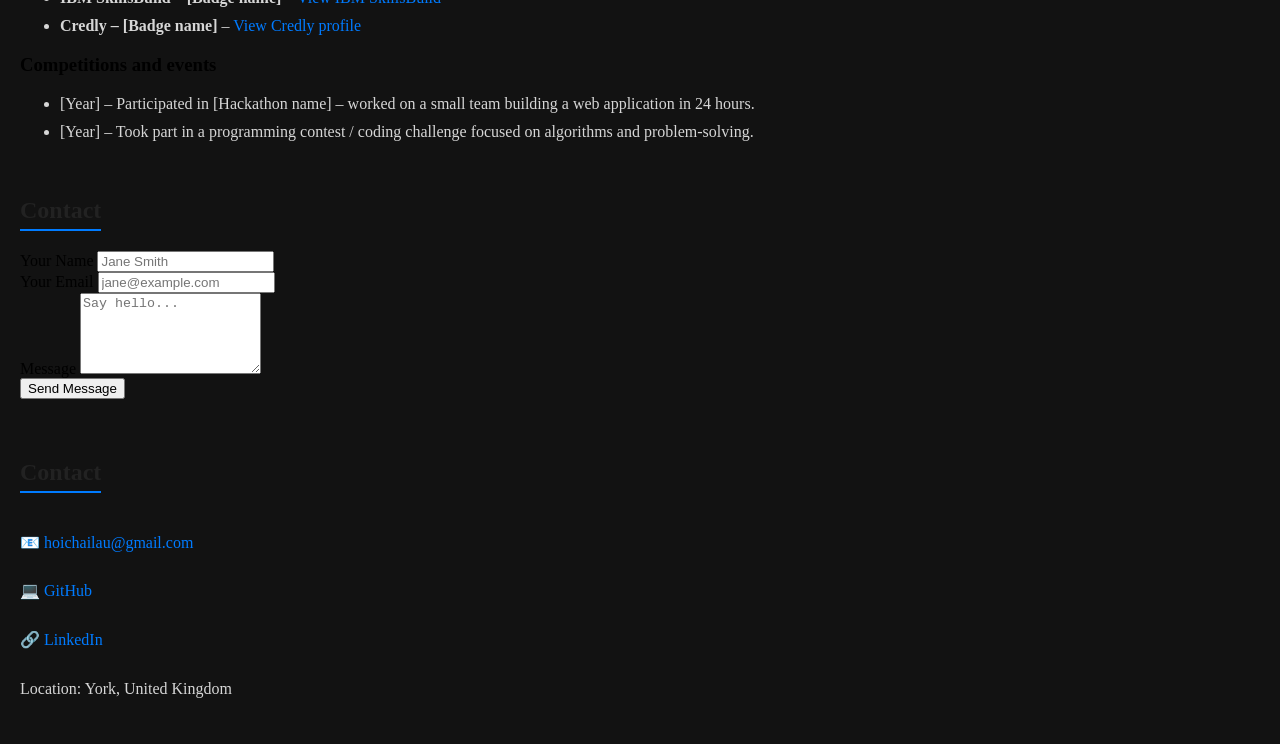
==== commit 11d210c3: "Modify index.html to include sidebar and contact info Updated body class and added profile and conta" ====
--- a/index.html
+++ b/index.html
@@ -6,7 +6,35 @@
   <link rel="stylesheet" href="style.css">
 
 </head>
-<body class="dark-theme">
+<body class="github-style">
+
+  <div class="main-container">
+    
+    <aside class="sidebar">
+      <div class="profile-section">
+        <img src="your-photo.jpg" alt="Profile Picture" class="avatar">
+        <h1>Battami</h1>
+        <p class="username">Computer Science Student</p>
+      </div>
+
+      <div class="contact-card">
+        <h3>Contact Me</h3>
+        <ul>
+          <li>📧 <a href="mailto:hoichailau@gmail.com">hoichailau@gmail.com</a></li>
+          <li>🔗 <a href="#">GitHub Profile</a></li>
+          <li>🔗 <a href="#">LinkedIn</a></li>
+          <li>📍 York, United Kingdom</li>
+        </ul>
+      </div>
+      
+      <div class="skills-sidebar">
+        <h3>Top Skills</h3>
+        <p>Python, HTML, CSS, Data Science</p>
+      </div>
+    </aside>
+
+    <main class="content-area">
+      
     <nav class="sticky-nav">
         <a href="#blog">Blog</a>
         <a href="#about">About</a>
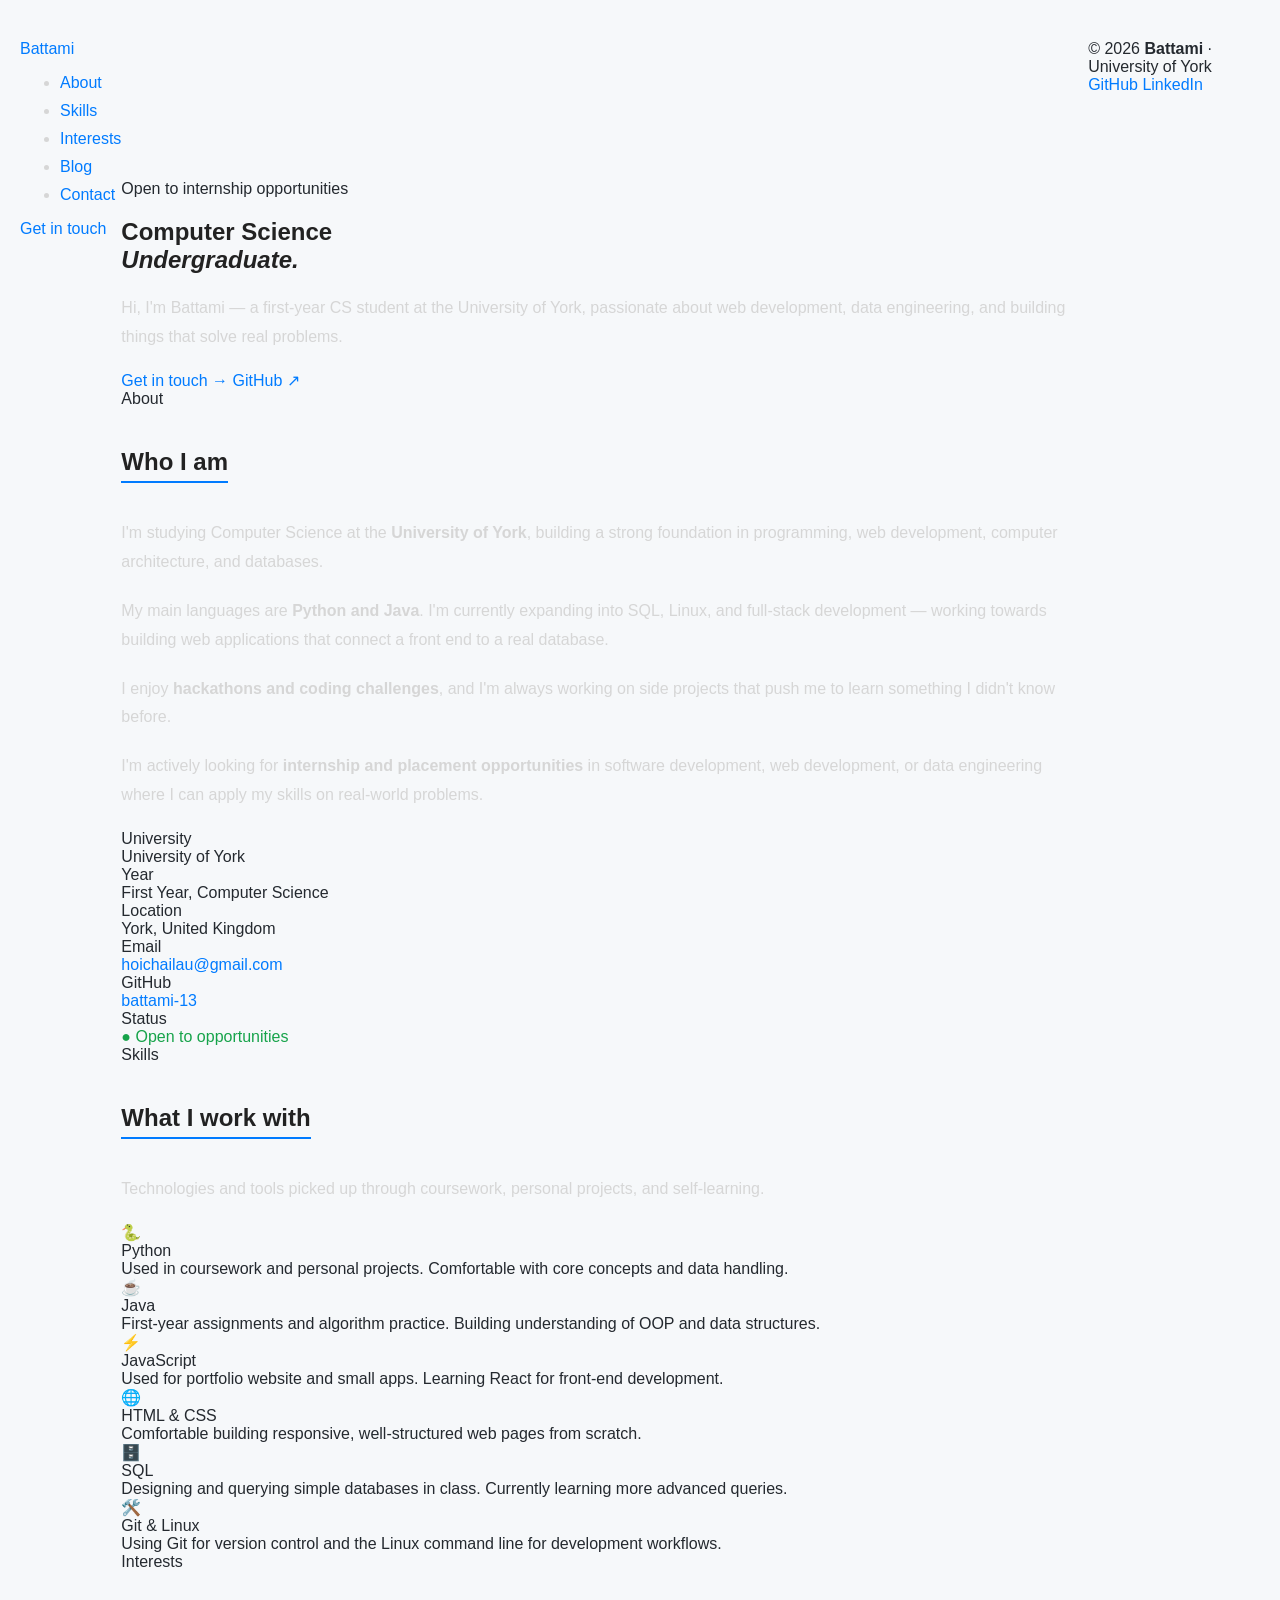
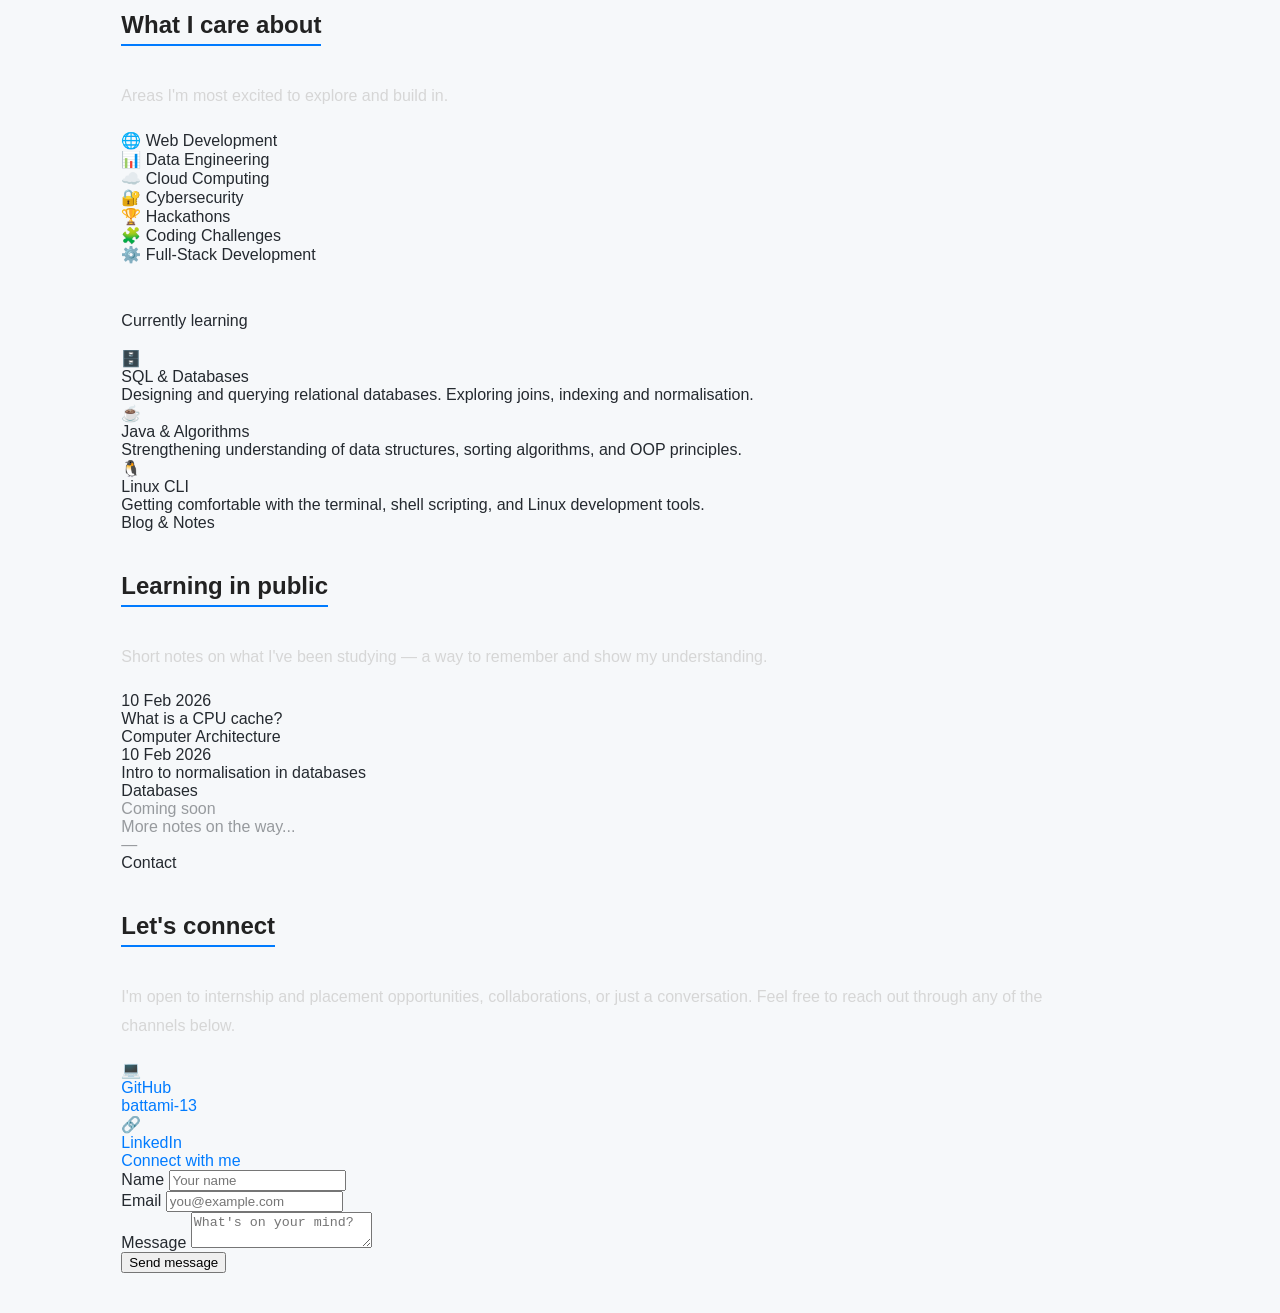
==== commit 37e1d3b0: "Refactor index.html structure and update content Updated the title and added a viewport meta tag. Re" ====
--- a/index.html
+++ b/index.html
@@ -2,260 +2,252 @@
 <html lang="en">
 <head>
   <meta charset="UTF-8">
-  <title> Battami – Computer Science Undergraduate</title>
+  <meta name="viewport" content="width=device-width, initial-scale=1.0">
+  <title>Battami — CS Student</title>
+  <link href="https://fonts.googleapis.com/css2?family=Inter:wght@300;400;500;600;700&display=swap" rel="stylesheet">
   <link rel="stylesheet" href="style.css">
-
 </head>
-<body class="github-style">
-
-  <div class="main-container">
-    
-    <aside class="sidebar">
-      <div class="profile-section">
-        <img src="your-photo.jpg" alt="Profile Picture" class="avatar">
-        <h1>Battami</h1>
-        <p class="username">Computer Science Student</p>
-      </div>
-
-      <div class="contact-card">
-        <h3>Contact Me</h3>
-        <ul>
-          <li>📧 <a href="mailto:hoichailau@gmail.com">hoichailau@gmail.com</a></li>
-          <li>🔗 <a href="#">GitHub Profile</a></li>
-          <li>🔗 <a href="#">LinkedIn</a></li>
-          <li>📍 York, United Kingdom</li>
-        </ul>
-      </div>
-      
-      <div class="skills-sidebar">
-        <h3>Top Skills</h3>
-        <p>Python, HTML, CSS, Data Science</p>
-      </div>
-    </aside>
-
-    <main class="content-area">
-      
-    <nav class="sticky-nav">
-        <a href="#blog">Blog</a>
-        <a href="#about">About</a>
-        <a href="#projects">Projects</a>
-        <a href="#skills">Skills</a>
-        <a href="#contact">Contact</a>
-    </nav>
-
-    <div class="main-card">
-        </div>
-  
-  <header>
-    <h1>Battami</h1>
-    <p class="tagline">Computer Science undergraduate – interested in web development and data, solving problem and learning new technologies and skills</p>
-
-  </header>
-  
-  <!-- Blog / Writing section -->
+<body>
+
+<!-- ── HEADER ── -->
+<header>
+  <div class="nav-inner">
+    <a href="#" class="nav-logo">Battami</a>
+    <ul class="nav-links">
+      <li><a href="#about">About</a></li>
+      <li><a href="#skills">Skills</a></li>
+      <li><a href="#interests">Interests</a></li>
+      <li><a href="#blog">Blog</a></li>
+      <li><a href="#contact">Contact</a></li>
+    </ul>
+    <a href="#contact" class="nav-cta" onclick="scrollToContact(event)">Get in touch</a>
+  </div>
+</header>
+
+<main>
+
+  <!-- ── HERO ── -->
+  <section class="hero" style="border:none; padding-top:140px;">
+    <div class="hero-badge">
+      <div class="badge-dot"></div>
+      Open to internship opportunities
+    </div>
+    <h1>Computer Science<br><em>Undergraduate.</em></h1>
+    <p class="hero-desc">
+      Hi, I'm Battami — a first-year CS student at the University of York, passionate about web development, data engineering, and building things that solve real problems.
+    </p>
+    <div class="hero-actions">
+      <a href="#contact" class="btn-primary" onclick="scrollToContact(event)">Get in touch →</a>
+      <a href="https://github.com/battami-13" target="_blank" class="btn-secondary">GitHub ↗</a>
+    </div>
+  </section>
+
+  <!-- ── ABOUT ── -->
+  <section id="about">
+    <div class="reveal">
+      <div class="section-label">About</div>
+      <h2 class="section-title">Who I am</h2>
+    </div>
+    <div class="about-grid reveal">
+      <div class="about-body">
+        <p>I'm studying Computer Science at the <strong>University of York</strong>, building a strong foundation in programming, web development, computer architecture, and databases.</p>
+        <p>My main languages are <strong>Python and Java</strong>. I'm currently expanding into SQL, Linux, and full-stack development — working towards building web applications that connect a front end to a real database.</p>
+        <p>I enjoy <strong>hackathons and coding challenges</strong>, and I'm always working on side projects that push me to learn something I didn't know before.</p>
+        <p>I'm actively looking for <strong>internship and placement opportunities</strong> in software development, web development, or data engineering where I can apply my skills on real-world problems.</p>
+      </div>
+      <div class="about-aside">
+        <div class="info-row">
+          <div class="info-label">University</div>
+          <div class="info-value">University of York</div>
+        </div>
+        <div class="info-row">
+          <div class="info-label">Year</div>
+          <div class="info-value">First Year, Computer Science</div>
+        </div>
+        <div class="info-row">
+          <div class="info-label">Location</div>
+          <div class="info-value">York, United Kingdom</div>
+        </div>
+        <div class="info-row">
+          <div class="info-label">Email</div>
+          <div class="info-value"><a href="mailto:hoichailau@gmail.com">hoichailau@gmail.com</a></div>
+        </div>
+        <div class="info-row">
+          <div class="info-label">GitHub</div>
+          <div class="info-value"><a href="https://github.com/battami-13" target="_blank">battami-13</a></div>
+        </div>
+        <div class="info-row">
+          <div class="info-label">Status</div>
+          <div class="info-value" style="color:#16a34a;">● Open to opportunities</div>
+        </div>
+      </div>
+    </div>
+  </section>
+
+  <!-- ── SKILLS ── -->
+  <section id="skills">
+    <div class="reveal">
+      <div class="section-label">Skills</div>
+      <h2 class="section-title">What I work with</h2>
+      <p class="section-desc">Technologies and tools picked up through coursework, personal projects, and self-learning.</p>
+    </div>
+    <div class="skills-grid reveal">
+      <div class="skill-cell">
+        <div class="skill-cell-icon">🐍</div>
+        <div class="skill-cell-name">Python</div>
+        <div class="skill-cell-desc">Used in coursework and personal projects. Comfortable with core concepts and data handling.</div>
+      </div>
+      <div class="skill-cell">
+        <div class="skill-cell-icon">☕</div>
+        <div class="skill-cell-name">Java</div>
+        <div class="skill-cell-desc">First-year assignments and algorithm practice. Building understanding of OOP and data structures.</div>
+      </div>
+      <div class="skill-cell">
+        <div class="skill-cell-icon">⚡</div>
+        <div class="skill-cell-name">JavaScript</div>
+        <div class="skill-cell-desc">Used for portfolio website and small apps. Learning React for front-end development.</div>
+      </div>
+      <div class="skill-cell">
+        <div class="skill-cell-icon">🌐</div>
+        <div class="skill-cell-name">HTML & CSS</div>
+        <div class="skill-cell-desc">Comfortable building responsive, well-structured web pages from scratch.</div>
+      </div>
+      <div class="skill-cell">
+        <div class="skill-cell-icon">🗄️</div>
+        <div class="skill-cell-name">SQL</div>
+        <div class="skill-cell-desc">Designing and querying simple databases in class. Currently learning more advanced queries.</div>
+      </div>
+      <div class="skill-cell">
+        <div class="skill-cell-icon">🛠️</div>
+        <div class="skill-cell-name">Git & Linux</div>
+        <div class="skill-cell-desc">Using Git for version control and the Linux command line for development workflows.</div>
+      </div>
+    </div>
+  </section>
+
+  <!-- ── INTERESTS ── -->
+  <section id="interests">
+    <div class="reveal">
+      <div class="section-label">Interests</div>
+      <h2 class="section-title">What I care about</h2>
+      <p class="section-desc">Areas I'm most excited to explore and build in.</p>
+    </div>
+    <div class="interests-row reveal">
+      <div class="interest-chip">🌐 Web Development</div>
+      <div class="interest-chip">📊 Data Engineering</div>
+      <div class="interest-chip">☁️ Cloud Computing</div>
+      <div class="interest-chip">🔐 Cybersecurity</div>
+      <div class="interest-chip">🏆 Hackathons</div>
+      <div class="interest-chip">🧩 Coding Challenges</div>
+      <div class="interest-chip">⚙️ Full-Stack Development</div>
+    </div>
+
+    <div style="margin-top: 3rem;" class="reveal">
+      <div class="section-label" style="margin-bottom:1.2rem;">Currently learning</div>
+      <div class="now-grid">
+        <div class="now-card">
+          <div class="now-card-icon">🗄️</div>
+          <div class="now-card-title">SQL & Databases</div>
+          <div class="now-card-desc">Designing and querying relational databases. Exploring joins, indexing and normalisation.</div>
+        </div>
+        <div class="now-card">
+          <div class="now-card-icon">☕</div>
+          <div class="now-card-title">Java & Algorithms</div>
+          <div class="now-card-desc">Strengthening understanding of data structures, sorting algorithms, and OOP principles.</div>
+        </div>
+        <div class="now-card">
+          <div class="now-card-icon">🐧</div>
+          <div class="now-card-title">Linux CLI</div>
+          <div class="now-card-desc">Getting comfortable with the terminal, shell scripting, and Linux development tools.</div>
+        </div>
+      </div>
+    </div>
+  </section>
+
+  <!-- ── BLOG ── -->
   <section id="blog">
-    <h2 id="blog">Blog and learning notes</h2>
- 
-    <article>
-      <h3>What is a CPU cache? </h3>
-      <p><strong>Date:</strong> 10 February 2026</p>
-      <p>
-        A CPU cache is a small, very fast type of memory inside the processor. 
-        It stores copies of data that the CPU uses often, so the CPU does not
-        have to wait for slower main memory (RAM). This makes programs run faster.
-      </p>
-    </article>
- 
-    <article>
-      <h3>Intro to normalisation in databases</h3>
-      <p><strong>Date:</strong> 10 February 2026</p>
-      <p>
-        Normalisation is the process of organising tables in a database so that 
-        each table focuses on one topic and there is minimal duplicated data.
-        This helps keep the data consistent and easier to maintain.
-      </p>
-    </article>
- 
-    <p>
-      I use this section to write short explanations of ideas from computer architecture,
-      databases, and other modules, so I remember them and can show my understanding.
-    </p>
-  </section>
- 
-  <main>
-  <section>
-    <h2>Hi, I'm Battami 👋</h2>
-    <p>Computer Science undergraduate passionate about building software that makes a difference. I'm currently seeking internship opportunities.</p>
-    <p><em>Interested in bavlend development and cloud computing.</em></p>
-    <p><Strong>What I do:</Strong>I enjoy building reliable, data-driven applications that solve real problem for users.</p>
-    <p><a href="#projects">View my projects </a> </p>
-    <p><a href="YourCVLink.pdf">Download my CV</a></p>
-  </section>
-
-  <section id="About">
-    <h2 id="about">About me</h2>
-    <p>I study in the university of york, currently year one, learning computer science, learning the fundamentals of programming, web development, computer architecture, and databases, also mainly focusing on python and java.</p>
-    <p>I am currently looking for internship and placement opportunities where I can develop my skills in web development and data engineering.</p>
-    <p>Outside my studies, I enjoy hackathons, coding challenges, and working on small side projects.</p>
-  </section>
-    
-   <!-- Now / Goals section -->
-  <section id="now">
-    <h2>What I am working on now</h2>
-    <p>
-      Right now I am learning SQL for working with databases and practising Java programming
-      to strengthen my understanding of algorithms and data structures. Also trying some lunix skills 
-    </p>
-    <p>
-      Over the next year I aim to build small web applications that connect a web front end
-      to a real database, so I can practise full-stack development and data handling.
-    </p>
-    <p>
-      I am particularly interested in roles and projects related to web development and data engineering,
-      where I can design efficient systems and work with real-world datasets. Meanwhile like to apply for a summer internship in software development.
-    </p>
-  </section>
-    
-  <section id="projects">
-    <h2 id="projects">Features projects</h2>
-
-    <article>
-      <h3>Projects</h3>
-      <p><Strong>Summary:</Strong></p>
-      <p><Strong>Tech stack:</Strong></p>
-      <p><Strong>My contribution:</Strong></p>
-      <p><Srong>Challenges:</Srong></p></p>
-      <p><a href=""></a></p>
-    </article>
-      <p>
-  <a href="maths.html">View my CS Maths & Tools page</a>
-</p>
-  </section>
-
-  <section>
-    <h2 id="skills">Skills</h2>
-      <p><strong>Programming languages:</strong>Python (used in coursework projects), JavaScript (portfolio website and small apps), Java (first-year assignments), etc.</p>
-      <p><strong>Web technologies, databased:</strong>HTML, CSS, React, SQL (used to design and query simple databases in class), etc.</p>
-      <p><strong>Tools:</strong>Git, GitHub, VS COde, Linux command line</p>
-      <p><strong>Teamwork and communication:</strong>Callaborated on group coursework
-      <p><strong>Interests:</strong>Webdevelopnent, data engineering, cloud computing, cybersecurity</p>
-      <p>Tools: Git, VS Code, etc.</p>
-  </section>
-   
-  <!-- Achievements and certificates section -->
-  <section id="achievements">
-    <h2>Achievements and certificates</h2>
- 
-    <h3>Online courses and badges</h3>
-    <ul>
-      <li>
-        <strong>Google Skills – [Course name]</strong> 
-        – <a href="https://www.skills.google/">View course platform</a> 
-        <!-- Replace with your specific certificate link if you have it -->
-      </li>
-      <li>
-        <strong>AWS Skills Builder – [Cloud fundamentals badge]</strong> 
-        – <a href="https://explore.skillbuilder.aws">View AWS Skills Builder</a>
-      </li>
-      <li>
-        <strong>Microsoft Learn – [Module or learning path]</strong> 
-        – <a href="https://learn.microsoft.com/training/">View Microsoft Learn</a>
-      </li>
-      <li>
-        <strong>Cisco Networking Academy – [Course name]</strong> 
-        – <a href="https://www.netacad.com/">View Cisco NetAcad</a>
-      </li>
-      <li>
-        <strong>IBM SkillsBuild – [Badge name]</strong> 
-        – <a href="https://skillsbuild.org/">View IBM SkillsBuild</a>
-      </li>
-      <li>
-        <strong>Credly – [Badge name]</strong> 
-        – <a href="https://www.credly.com/">View Credly profile</a>
-      </li>
-    </ul>
- 
-    <h3>Competitions and events</h3>
-    <ul>
-      <li>
-        [Year] – Participated in [Hackathon name] – worked on a small team building a web application in 24 hours.
-      </li>
-      <li>
-        [Year] – Took part in a programming contest / coding challenge focused on algorithms and problem-solving.
-      </li>
-    </ul>
-  </section>
-
-  
+    <div class="reveal">
+      <div class="section-label">Blog & Notes</div>
+      <h2 class="section-title">Learning in public</h2>
+      <p class="section-desc">Short notes on what I've been studying — a way to remember and show my understanding.</p>
+    </div>
+    <div class="blog-list reveal">
+      <div class="blog-item">
+        <div class="blog-item-date">10 Feb 2026</div>
+        <div class="blog-item-title">What is a CPU cache?</div>
+        <div class="blog-item-tag">Computer Architecture</div>
+      </div>
+      <div class="blog-item">
+        <div class="blog-item-date">10 Feb 2026</div>
+        <div class="blog-item-title">Intro to normalisation in databases</div>
+        <div class="blog-item-tag">Databases</div>
+      </div>
+      <div class="blog-item" style="opacity:0.45; pointer-events:none;">
+        <div class="blog-item-date">Coming soon</div>
+        <div class="blog-item-title">More notes on the way...</div>
+        <div class="blog-item-tag">—</div>
+      </div>
+    </div>
+  </section>
+
+  <!-- ── CONTACT ── -->
   <section id="contact">
-  <h2 id="contact">Contact</h2>
-  <form id="contact-form">
-    <div>
-      <label for="name">Your Name</label>
-      <input type="text" id="name" name="name" required placeholder="Jane Smith" />
-    </div>
-    <div>
-      <label for="email">Your Email</label>
-      <input type="email" id="email" name="email" required placeholder="jane@example.com" />
-    </div>
-    <div>
-      <label for="message">Message</label>
-      <textarea id="message" name="message" required placeholder="Say hello..." rows="5"></textarea>
-    </div>
-    <button type="submit" id="submit-btn">Send Message</button>
-    <p id="form-status"></p>
-  </form>
-  </section>
-    
-  <section>
-    <h2>Contact</h2>
-    <p>📧<a href="mailto:hoichailau@gmail.com"> hoichailau@gmail.com</a></p>
-    <p>💻 <a href="https://github.com/battami-13">GitHub</a></p>
-    <p>🔗 <a href="https://linkedin.com/in/yourprofile">LinkedIn</a></p>
-    <p>Location: York, United Kingdom</p>
-  </section>
+    <div class="contact-grid">
+      <div class="contact-left reveal">
+        <div class="section-label">Contact</div>
+        <h2 class="section-title">Let's connect</h2>
+        <p>I'm open to internship and placement opportunities, collaborations, or just a conversation. Feel free to reach out through any of the channels below.</p>
+        <div class="contact-social">
+          <a href="https://github.com/battami-13" target="_blank" class="contact-social-link">
+            <div class="contact-social-icon">💻</div>
+            <div>
+              <div class="contact-social-name">GitHub</div>
+              <span class="contact-social-handle">battami-13</span>
+            </div>
+          </a>
+          <a href="https://linkedin.com/in/yourprofile" target="_blank" class="contact-social-link">
+            <div class="contact-social-icon">🔗</div>
+            <div>
+              <div class="contact-social-name">LinkedIn</div>
+              <span class="contact-social-handle">Connect with me</span>
+            </div>
+          </a>
+        </div>
+      </div>
+
+      <div class="reveal">
+        <div class="form">
+          <div id="form-success" class="form-msg"></div>
+          <div id="form-error" class="form-msg"></div>
+          <div class="form-group">
+            <label class="form-label">Name</label>
+            <input id="cf-name" type="text" class="form-input" placeholder="Your name">
+          </div>
+          <div class="form-group">
+            <label class="form-label">Email</label>
+            <input id="cf-email" type="email" class="form-input" placeholder="you@example.com">
+          </div>
+          <div class="form-group">
+            <label class="form-label">Message</label>
+            <textarea id="cf-message" class="form-textarea" placeholder="What's on your mind?"></textarea>
+          </div>
+          <button class="form-submit" id="cf-btn" onclick="submitContact()">Send message</button>
+        </div>
+      </div>
+    </div>
+  </section>
+
 </main>
-  <script>
-  const SUPABASE_URL  = "https://mrnpnmfffwrkcfwjkskm.supabase.co";
-  const SUPABASE_ANON = "eyJhbGciOiJIUzI1NiIsInR5cCI6IkpXVCJ9.eyJpc3MiOiJzdXBhYmFzZSIsInJlZiI6Im1ybnBubWZmZndya2Nmd2prc2ttIiwicm9sZSI6ImFub24iLCJpYXQiOjE3NzMwNDkxNTYsImV4cCI6MjA4ODYyNTE1Nn0.L_4UTUPgDHRZX2hSSLDORcKbZO9sUGBSeycCkFU9JP4";
-
-  document.getElementById("contact-form").addEventListener("submit", async function (event) {
-      event.preventDefault();
-      const name    = document.getElementById("name").value.trim();
-      const email   = document.getElementById("email").value.trim();
-      const message = document.getElementById("message").value.trim();
-      const btn     = document.getElementById("submit-btn");
-      const status  = document.getElementById("form-status");
-
-      btn.disabled = true;
-      btn.textContent = "Sending...";
-
-      try {
-        const response = await fetch(`${SUPABASE_URL}/rest/v1/contact_messages`, {
-            method: "POST",
-            headers: {
-              "Content-Type": "application/json",
-              "apikey":        SUPABASE_ANON,
-              "Authorization": `Bearer ${SUPABASE_ANON}`,
-              "Prefer":        "return=minimal"
-            },
-            body: JSON.stringify({ name, email, message })
-        });
-
-        if (response.ok) {
-          status.textContent = "✓ Message sent!";
-          event.target.reset();
-        } else {
-          status.textContent = "Something went wrong.";
-        }
-      } catch (err) {
-        status.textContent = "Could not connect.";
-      } finally {
-        btn.disabled = false;
-        btn.textContent = "Send Message";
-      }
-    });
-</script>
+
+<!-- ── FOOTER ── -->
+<footer>
+  <div class="footer-left">© 2026 <strong>Battami</strong> · University of York</div>
+  <div class="footer-right">
+    <a href="https://github.com/battami-13" target="_blank">GitHub</a>
+    <a href="https://linkedin.com/in/yourprofile" target="_blank">LinkedIn</a>
+  </div>
+</footer>
+
+<script src="main.js"></script>
 </body>
 </html>
- 
--- a/style.css
+++ b/style.css
@@ -1,38 +1,43 @@
-:root {
-  --bg-color: #121212;
-  --card-bg: #1e1e1f;
-  --accent-color: #ffdb70;
+body {
+    background-color: #f6f8fa !important; 
+    color: #24292f;
+    font-family: -apple-system, BlinkMacSystemFont, "Segoe UI", Helvetica, Arial, sans-serif;
+    margin: 0;
+    padding: 40px 20px;
+    display: flex;
+    justify-content: center;
 }
 
-body.dark-theme {
-    background-color: #f2f2f2;
-    color: #333333;
-    font-family: 'Inter', -apple-system, sans-serif;
-    margin: 0;
-    padding: 20px;
+.main-container {
     display: flex;
-    flex-direction: column;
-    align-items: center;
+    flex-direction: row; 
+    width: 100%;
+    max-width: 1100px;
+    gap: 40px;
 }
 
-body {
-    background-color: #121212;
-    margin: 0;
-    padding: 20px;
-    display: flex;
-    flex-direction: column; 
-    align-items: center;   
+.sidebar {
+    flex: 0 0 280px;
 }
 
-.main-card {
-    background-color: #ffffff;
-    border: 1px solid #e0e0e0;
-    border-radius: 16px;       
-    padding: 40px;
-    width: 95%;
-    max-width: 850px;
-    box-shadow: 0 4px 20px rgba(0, 0, 0, 0.05); 
-    box-sizing: border-box;
+.content-area {
+    flex: 1;
+}
+
+.avatar {
+    width: 100%;
+    border-radius: 50%;
+    border: 1px solid #d0d7de;
+    background-color: #fff;
+}
+
+.content-area {
+    flex: 1;
+    background-color: #ffffff !important; 
+    border: 1px solid #d0d7de;
+    border-radius: 6px;
+    padding: 30px;
+    box-shadow: 0 1px 3px rgba(0,0,0,0.05);
 }
 
 p {
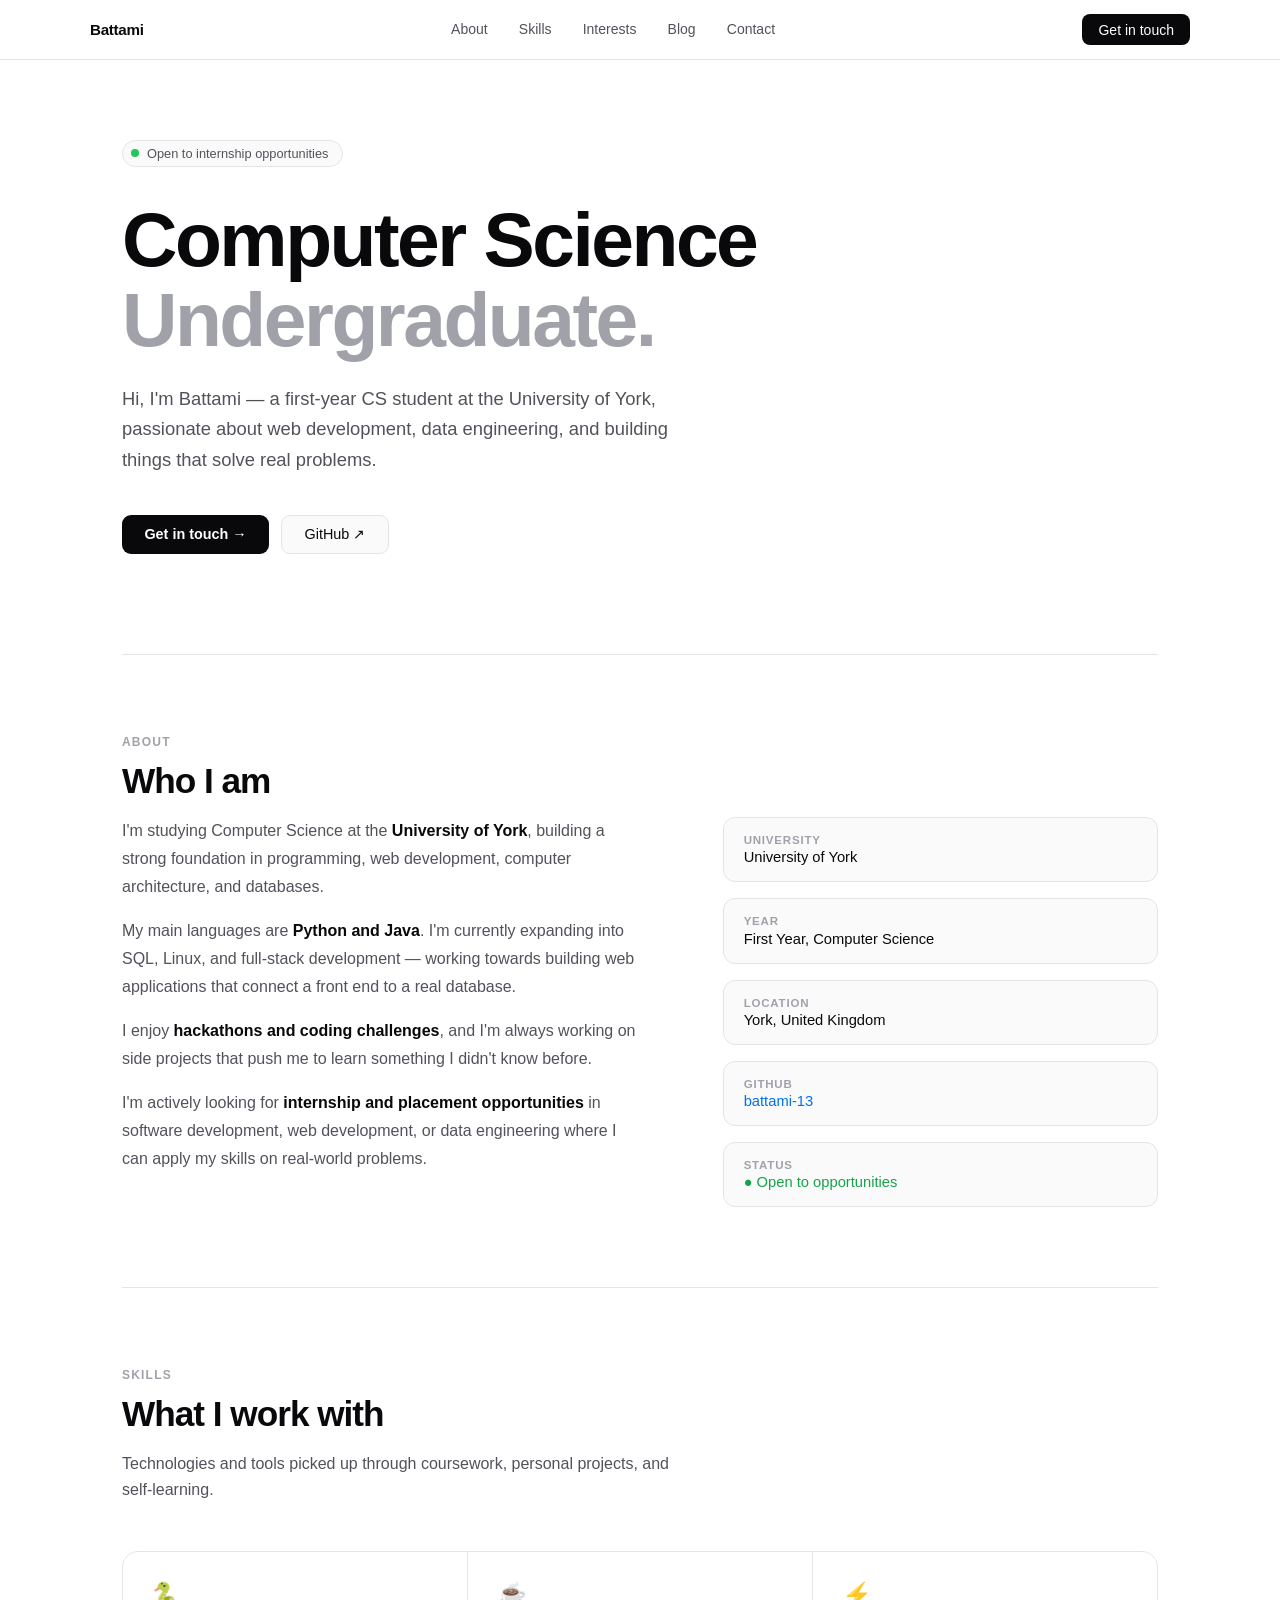
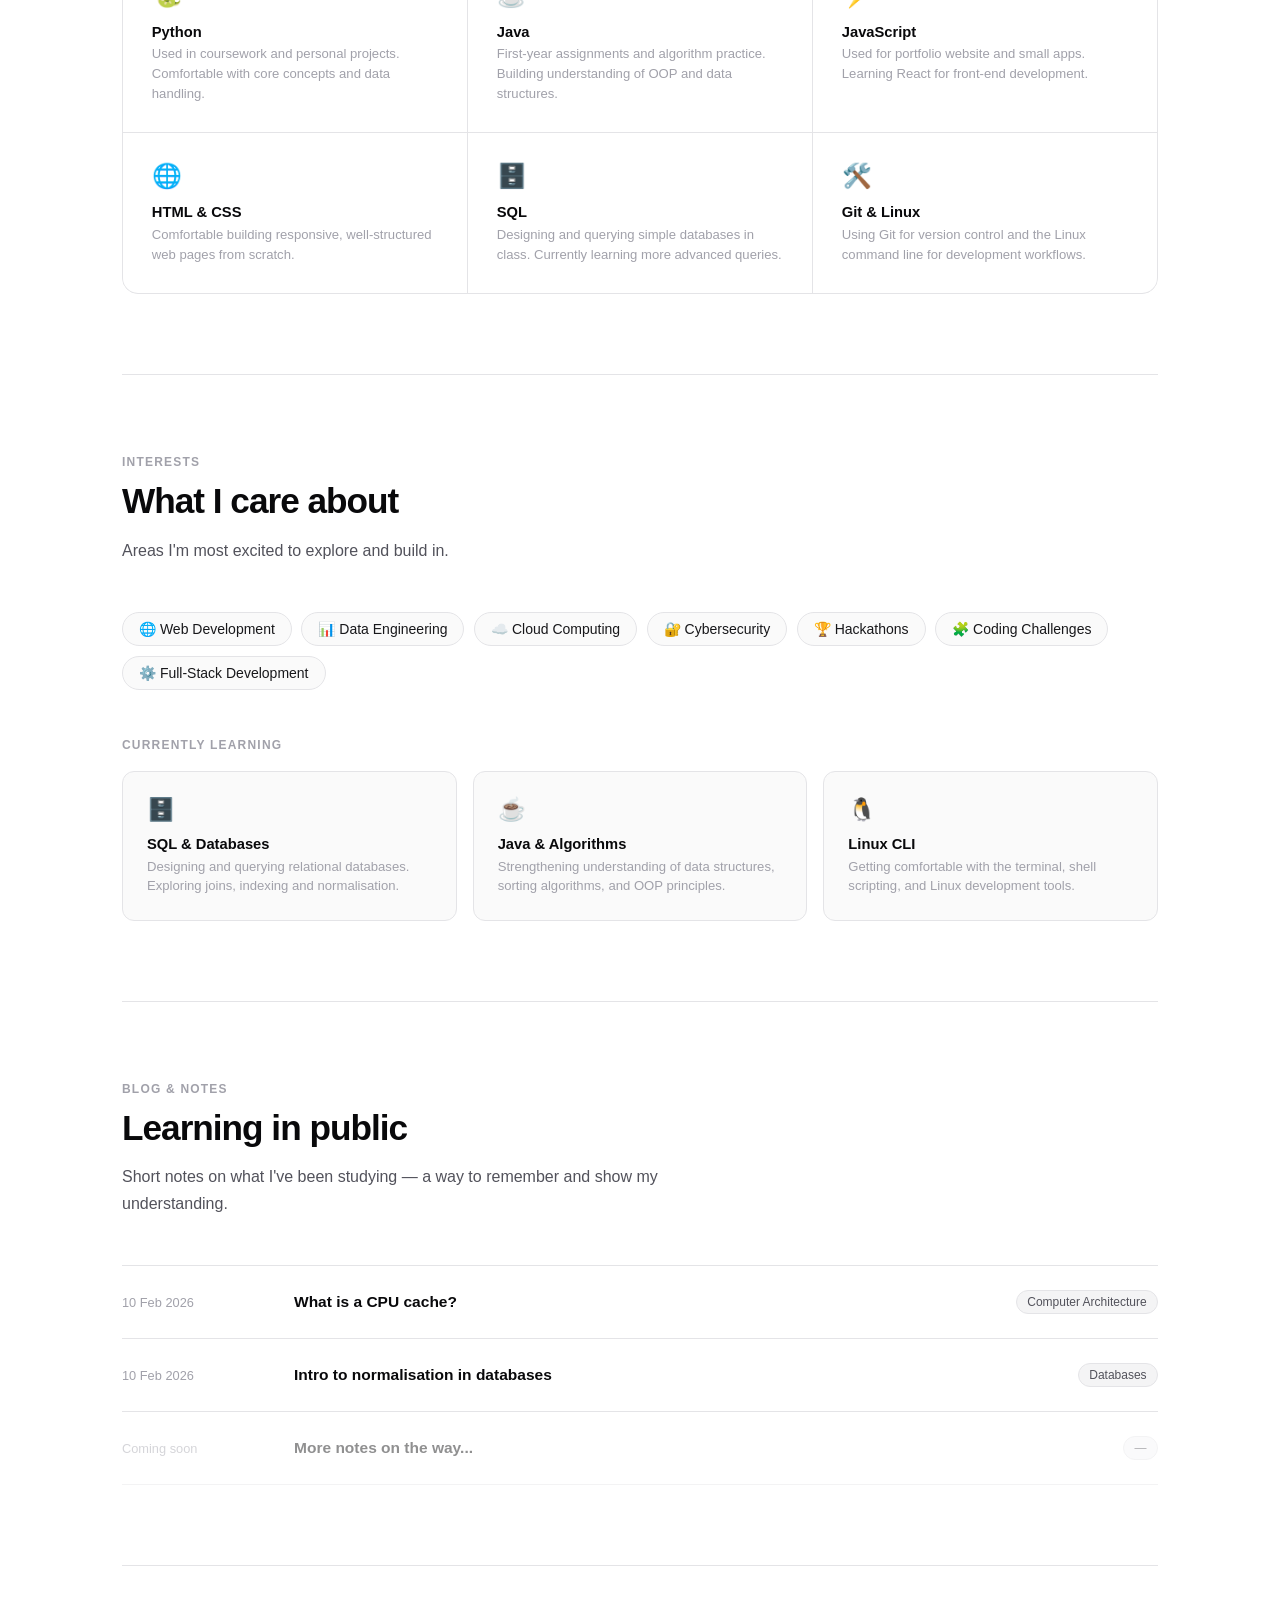
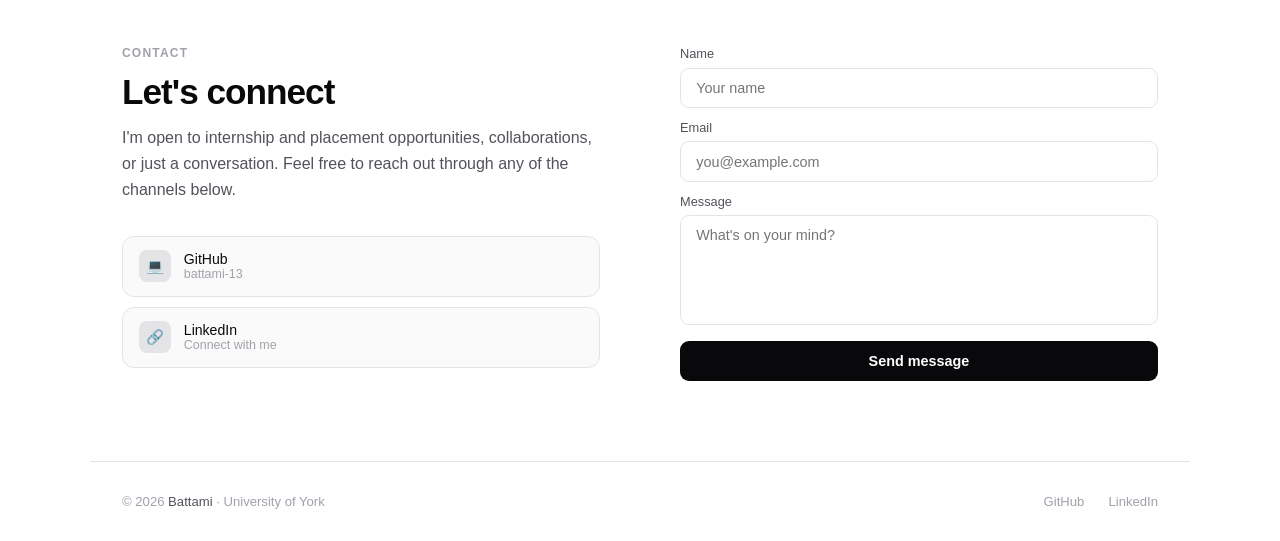
==== commit 5da9a5b3: "Update index.html" ====
--- a/index.html
+++ b/index.html
@@ -67,10 +67,6 @@
         <div class="info-row">
           <div class="info-label">Location</div>
           <div class="info-value">York, United Kingdom</div>
-        </div>
-        <div class="info-row">
-          <div class="info-label">Email</div>
-          <div class="info-value"><a href="mailto:hoichailau@gmail.com">hoichailau@gmail.com</a></div>
         </div>
         <div class="info-row">
           <div class="info-label">GitHub</div>
--- a/style.css
+++ b/style.css
@@ -1,113 +1,561 @@
+/* ── RESET & BASE ── */
+*, *::before, *::after { box-sizing: border-box; margin: 0; padding: 0; }
+html { scroll-behavior: smooth; font-size: 16px; }
+
 body {
-    background-color: #f6f8fa !important; 
-    color: #24292f;
-    font-family: -apple-system, BlinkMacSystemFont, "Segoe UI", Helvetica, Arial, sans-serif;
-    margin: 0;
-    padding: 40px 20px;
-    display: flex;
-    justify-content: center;
-}
-
-.main-container {
-    display: flex;
-    flex-direction: row; 
-    width: 100%;
-    max-width: 1100px;
-    gap: 40px;
-}
-
-.sidebar {
-    flex: 0 0 280px;
-}
-
-.content-area {
-    flex: 1;
-}
-
-.avatar {
-    width: 100%;
-    border-radius: 50%;
-    border: 1px solid #d0d7de;
-    background-color: #fff;
-}
-
-.content-area {
-    flex: 1;
-    background-color: #ffffff !important; 
-    border: 1px solid #d0d7de;
-    border-radius: 6px;
-    padding: 30px;
-    box-shadow: 0 1px 3px rgba(0,0,0,0.05);
-}
-
-p {
-    margin-bottom: 20px;
-    line-height: 1.8; 
-    color: #d6d6d6;
-    font-size: 16px;
-}
-
-ul li {
-    margin-bottom: 10px;
-    color: #d6d6d6;
-}
-
-a {
-    color: #ffdb70;
-    text-decoration: none;
-}
-
- html {
-    scroll-behavior: smooth;
-  }
-
-  .sticky-nav {
-    display: flex;
-    flex-direction: row;
-    justify-content: center;
-    gap: 10px;
-    background-color: rgba(255, 255, 255, 0.8);
-    backdrop-filter: blur(10px); 
-    padding: 10px;
-    border-radius: 50px;     
-    position: sticky;
-    top: 20px;
-    z-index: 1000;
-    margin-bottom: 30px;
-    border: 1px solid #e0e0e0;
-}
-
-.sticky-nav a {
-    color: #555;
-    text-decoration: none;
-    font-size: 14px;
-    font-weight: 600;
-    padding: 8px 16px;
-    border-radius: 20px;
-    transition: 0.2s;
-}
-
-.sticky-nav a:hover {
-    background-color: #007bff; 
-    color: #ffffff;
-}
-
-h1, h2 {
-    color: #222;
-}
-
-h2 {
-    border-bottom: 2px solid #007bff; 
-    display: inline-block;
-    padding-bottom: 5px;
-    margin-top: 40px;
-}
-
-a {
-    color: #007bff;
-    text-decoration: none;
-}
-
-a:hover {
-    text-decoration: underline;
-}
+  font-family: 'Inter', -apple-system, sans-serif;
+  background: #ffffff;
+  color: #0a0a0a;
+  -webkit-font-smoothing: antialiased;
+  overflow-x: hidden;
+}
+
+/* ── VARIABLES ── */
+:root {
+  --blue:     #0070f3;
+  --blue-dk:  #0051bb;
+  --blue-lt:  #eff6ff;
+  --grey-1:   #fafafa;
+  --grey-2:   #f4f4f5;
+  --grey-3:   #e4e4e7;
+  --grey-4:   #a1a1aa;
+  --grey-5:   #52525b;
+  --grey-6:   #18181b;
+  --text:     #09090b;
+  --radius:   12px;
+}
+
+/* ── NAV ── */
+header {
+  position: fixed;
+  top: 0; left: 0; right: 0;
+  z-index: 100;
+  height: 60px;
+  display: flex;
+  align-items: center;
+  padding: 0 2rem;
+  background: rgba(255,255,255,0.8);
+  backdrop-filter: saturate(180%) blur(20px);
+  -webkit-backdrop-filter: saturate(180%) blur(20px);
+  border-bottom: 1px solid var(--grey-3);
+}
+
+.nav-inner {
+  max-width: 1100px;
+  width: 100%;
+  margin: 0 auto;
+  display: flex;
+  align-items: center;
+  justify-content: space-between;
+}
+
+.nav-logo {
+  font-size: 0.95rem;
+  font-weight: 600;
+  color: var(--text);
+  letter-spacing: -0.3px;
+  text-decoration: none;
+}
+
+.nav-links {
+  display: flex;
+  align-items: center;
+  gap: 0.25rem;
+  list-style: none;
+}
+
+.nav-links a {
+  font-size: 0.875rem;
+  font-weight: 500;
+  color: var(--grey-5);
+  text-decoration: none;
+  padding: 0.4rem 0.85rem;
+  border-radius: 8px;
+  transition: background 0.15s, color 0.15s;
+}
+.nav-links a:hover { background: var(--grey-2); color: var(--text); }
+
+.nav-cta {
+  font-size: 0.875rem;
+  font-weight: 500;
+  color: #fff;
+  background: var(--text);
+  padding: 0.45rem 1rem;
+  border-radius: 8px;
+  text-decoration: none;
+  transition: background 0.15s;
+  cursor: pointer;
+}
+.nav-cta:hover { background: var(--grey-6); }
+
+/* ── PAGE WRAPPER ── */
+main {
+  max-width: 1100px;
+  margin: 0 auto;
+  padding: 0 2rem;
+}
+
+/* ── HERO ── */
+.hero {
+  padding: 140px 0 100px;
+  display: flex;
+  flex-direction: column;
+  align-items: flex-start;
+  gap: 0;
+}
+
+.hero-badge {
+  display: inline-flex;
+  align-items: center;
+  gap: 0.5rem;
+  background: var(--grey-1);
+  border: 1px solid var(--grey-3);
+  border-radius: 999px;
+  padding: 0.3rem 0.85rem 0.3rem 0.5rem;
+  font-size: 0.8rem;
+  font-weight: 500;
+  color: var(--grey-5);
+  margin-bottom: 2rem;
+  animation: fadeUp 0.5s ease both;
+}
+
+.badge-dot {
+  width: 8px; height: 8px;
+  border-radius: 50%;
+  background: #22c55e;
+  animation: pulse-green 2s infinite;
+}
+
+@keyframes pulse-green {
+  0%,100% { box-shadow: 0 0 0 0 rgba(34,197,94,0.4); }
+  50%      { box-shadow: 0 0 0 5px rgba(34,197,94,0); }
+}
+
+.hero h1 {
+  font-size: clamp(3rem, 6vw, 5rem);
+  font-weight: 700;
+  letter-spacing: -2.5px;
+  line-height: 1.05;
+  color: var(--text);
+  margin-bottom: 1.5rem;
+  animation: fadeUp 0.5s 0.05s ease both;
+}
+
+.hero h1 em {
+  font-style: normal;
+  color: var(--grey-4);
+}
+
+.hero-desc {
+  font-size: 1.15rem;
+  font-weight: 400;
+  color: var(--grey-5);
+  line-height: 1.65;
+  max-width: 560px;
+  margin-bottom: 2.5rem;
+  animation: fadeUp 0.5s 0.1s ease both;
+}
+
+.hero-actions {
+  display: flex;
+  gap: 0.75rem;
+  animation: fadeUp 0.5s 0.15s ease both;
+}
+
+.btn-primary {
+  display: inline-flex;
+  align-items: center;
+  gap: 0.4rem;
+  font-size: 0.9rem;
+  font-weight: 600;
+  color: #fff;
+  background: var(--text);
+  padding: 0.65rem 1.4rem;
+  border-radius: 9px;
+  text-decoration: none;
+  transition: background 0.15s, transform 0.15s;
+  cursor: pointer;
+}
+.btn-primary:hover { background: #333; transform: translateY(-1px); }
+
+.btn-secondary {
+  display: inline-flex;
+  align-items: center;
+  gap: 0.4rem;
+  font-size: 0.9rem;
+  font-weight: 500;
+  color: var(--text);
+  background: var(--grey-1);
+  border: 1px solid var(--grey-3);
+  padding: 0.65rem 1.4rem;
+  border-radius: 9px;
+  text-decoration: none;
+  transition: background 0.15s, border-color 0.15s;
+}
+.btn-secondary:hover { background: var(--grey-2); border-color: #c4c4c8; }
+
+/* ── SECTION ── */
+section {
+  padding: 80px 0;
+  border-top: 1px solid var(--grey-3);
+}
+
+.section-label {
+  font-size: 0.75rem;
+  font-weight: 600;
+  letter-spacing: 1.2px;
+  text-transform: uppercase;
+  color: var(--grey-4);
+  margin-bottom: 0.75rem;
+}
+
+.section-title {
+  font-size: clamp(1.6rem, 3vw, 2.2rem);
+  font-weight: 700;
+  letter-spacing: -1px;
+  color: var(--text);
+  margin-bottom: 1rem;
+  line-height: 1.15;
+}
+
+.section-desc {
+  font-size: 1rem;
+  color: var(--grey-5);
+  line-height: 1.65;
+  max-width: 560px;
+  margin-bottom: 3rem;
+}
+
+/* ── ABOUT ── */
+.about-grid {
+  display: grid;
+  grid-template-columns: 1.2fr 1fr;
+  gap: 5rem;
+  align-items: start;
+}
+
+.about-body {
+  font-size: 1rem;
+  color: var(--grey-5);
+  line-height: 1.75;
+}
+.about-body p { margin-bottom: 1rem; }
+.about-body p:last-child { margin-bottom: 0; }
+.about-body strong { color: var(--text); font-weight: 600; }
+
+.about-aside { display: flex; flex-direction: column; gap: 1rem; }
+
+.info-row {
+  display: flex;
+  flex-direction: column;
+  gap: 0.2rem;
+  padding: 1rem 1.2rem;
+  background: var(--grey-1);
+  border: 1px solid var(--grey-3);
+  border-radius: var(--radius);
+}
+.info-label {
+  font-size: 0.72rem;
+  font-weight: 600;
+  letter-spacing: 0.8px;
+  text-transform: uppercase;
+  color: var(--grey-4);
+}
+.info-value {
+  font-size: 0.92rem;
+  font-weight: 500;
+  color: var(--text);
+}
+.info-value a { color: var(--blue); text-decoration: none; }
+.info-value a:hover { text-decoration: underline; }
+
+/* ── SKILLS ── */
+.skills-grid {
+  display: grid;
+  grid-template-columns: repeat(3, 1fr);
+  gap: 1px;
+  background: var(--grey-3);
+  border: 1px solid var(--grey-3);
+  border-radius: 16px;
+  overflow: hidden;
+}
+
+.skill-cell {
+  background: #fff;
+  padding: 1.8rem;
+  transition: background 0.15s;
+}
+.skill-cell:hover { background: var(--grey-1); }
+
+.skill-cell-icon { font-size: 1.5rem; margin-bottom: 0.9rem; }
+.skill-cell-name {
+  font-size: 0.92rem;
+  font-weight: 600;
+  color: var(--text);
+  margin-bottom: 0.3rem;
+}
+.skill-cell-desc {
+  font-size: 0.82rem;
+  color: var(--grey-4);
+  line-height: 1.5;
+}
+
+/* ── INTERESTS ── */
+.interests-row {
+  display: flex;
+  flex-wrap: wrap;
+  gap: 0.6rem;
+}
+
+.interest-chip {
+  display: inline-flex;
+  align-items: center;
+  gap: 0.45rem;
+  font-size: 0.875rem;
+  font-weight: 500;
+  color: var(--grey-6);
+  background: var(--grey-1);
+  border: 1px solid var(--grey-3);
+  padding: 0.5rem 1rem;
+  border-radius: 999px;
+  transition: all 0.15s;
+  cursor: default;
+}
+.interest-chip:hover {
+  background: var(--blue-lt);
+  border-color: #bfdbfe;
+  color: var(--blue);
+}
+
+/* ── BLOG ── */
+.blog-list { display: flex; flex-direction: column; }
+
+.blog-item {
+  display: grid;
+  grid-template-columns: 140px 1fr auto;
+  align-items: center;
+  gap: 2rem;
+  padding: 1.5rem 0;
+  border-bottom: 1px solid var(--grey-3);
+  text-decoration: none;
+  transition: opacity 0.15s;
+}
+.blog-item:first-child { border-top: 1px solid var(--grey-3); }
+.blog-item:hover .blog-item-title { color: var(--blue); }
+
+.blog-item-date {
+  font-size: 0.8rem;
+  color: var(--grey-4);
+  font-weight: 400;
+  white-space: nowrap;
+}
+
+.blog-item-title {
+  font-size: 0.97rem;
+  font-weight: 600;
+  color: var(--text);
+  transition: color 0.15s;
+}
+
+.blog-item-tag {
+  font-size: 0.75rem;
+  font-weight: 500;
+  color: var(--grey-5);
+  background: var(--grey-2);
+  border: 1px solid var(--grey-3);
+  padding: 0.25rem 0.65rem;
+  border-radius: 999px;
+  white-space: nowrap;
+}
+
+/* ── NOW ── */
+.now-grid {
+  display: grid;
+  grid-template-columns: repeat(3, 1fr);
+  gap: 1rem;
+}
+
+.now-card {
+  padding: 1.5rem;
+  background: var(--grey-1);
+  border: 1px solid var(--grey-3);
+  border-radius: var(--radius);
+  transition: border-color 0.15s;
+}
+.now-card:hover { border-color: #a1a1aa; }
+
+.now-card-icon { font-size: 1.4rem; margin-bottom: 0.8rem; }
+.now-card-title {
+  font-size: 0.92rem;
+  font-weight: 600;
+  color: var(--text);
+  margin-bottom: 0.3rem;
+}
+.now-card-desc {
+  font-size: 0.82rem;
+  color: var(--grey-4);
+  line-height: 1.5;
+}
+
+/* ── CONTACT ── */
+.contact-grid {
+  display: grid;
+  grid-template-columns: 1fr 1fr;
+  gap: 5rem;
+  align-items: start;
+}
+
+.contact-left h2 { margin-bottom: 0.75rem; }
+.contact-left p {
+  font-size: 1rem;
+  color: var(--grey-5);
+  line-height: 1.65;
+  margin-bottom: 2rem;
+}
+
+.contact-social { display: flex; flex-direction: column; gap: 0.6rem; }
+.contact-social-link {
+  display: flex;
+  align-items: center;
+  gap: 0.8rem;
+  padding: 0.85rem 1rem;
+  background: var(--grey-1);
+  border: 1px solid var(--grey-3);
+  border-radius: var(--radius);
+  text-decoration: none;
+  transition: border-color 0.15s, background 0.15s;
+}
+.contact-social-link:hover { border-color: #a1a1aa; background: var(--grey-2); }
+.contact-social-icon {
+  width: 32px; height: 32px;
+  background: var(--grey-3);
+  border-radius: 8px;
+  display: flex; align-items: center; justify-content: center;
+  font-size: 0.9rem;
+  flex-shrink: 0;
+}
+.contact-social-name {
+  font-size: 0.88rem;
+  font-weight: 500;
+  color: var(--text);
+}
+.contact-social-handle {
+  font-size: 0.78rem;
+  color: var(--grey-4);
+  display: block;
+}
+
+/* ── FORM ── */
+.form { display: flex; flex-direction: column; gap: 0.75rem; }
+
+.form-group { display: flex; flex-direction: column; gap: 0.4rem; }
+.form-label {
+  font-size: 0.8rem;
+  font-weight: 500;
+  color: var(--grey-5);
+}
+.form-input,
+.form-textarea {
+  width: 100%;
+  padding: 0.7rem 0.95rem;
+  font-family: 'Inter', sans-serif;
+  font-size: 0.9rem;
+  color: var(--text);
+  background: #fff;
+  border: 1px solid var(--grey-3);
+  border-radius: 9px;
+  outline: none;
+  transition: border-color 0.15s, box-shadow 0.15s;
+  resize: none;
+}
+.form-input:focus,
+.form-textarea:focus {
+  border-color: var(--blue);
+  box-shadow: 0 0 0 3px rgba(0,112,243,0.1);
+}
+.form-textarea { min-height: 110px; }
+
+.form-submit {
+  width: 100%;
+  padding: 0.75rem;
+  font-family: 'Inter', sans-serif;
+  font-size: 0.9rem;
+  font-weight: 600;
+  color: #fff;
+  background: var(--text);
+  border: none;
+  border-radius: 9px;
+  cursor: pointer;
+  transition: background 0.15s;
+  margin-top: 0.25rem;
+}
+.form-submit:hover { background: #333; }
+.form-submit:disabled { opacity: 0.5; cursor: not-allowed; }
+
+.form-msg {
+  font-size: 0.82rem;
+  padding: 0.65rem 0.9rem;
+  border-radius: 8px;
+  display: none;
+}
+.form-msg.success {
+  background: #f0fdf4;
+  border: 1px solid #bbf7d0;
+  color: #16a34a;
+  display: block;
+}
+.form-msg.error {
+  background: #fef2f2;
+  border: 1px solid #fecaca;
+  color: #dc2626;
+  display: block;
+}
+
+/* ── FOOTER ── */
+footer {
+  border-top: 1px solid var(--grey-3);
+  padding: 2rem;
+  max-width: 1100px;
+  margin: 0 auto;
+  display: flex;
+  align-items: center;
+  justify-content: space-between;
+}
+.footer-left { font-size: 0.82rem; color: var(--grey-4); }
+.footer-left strong { color: var(--grey-5); font-weight: 500; }
+.footer-right { display: flex; gap: 1.5rem; }
+.footer-right a {
+  font-size: 0.82rem;
+  color: var(--grey-4);
+  text-decoration: none;
+  transition: color 0.15s;
+}
+.footer-right a:hover { color: var(--text); }
+
+/* ── ANIMATIONS ── */
+@keyframes fadeUp {
+  from { opacity: 0; transform: translateY(16px); }
+  to   { opacity: 1; transform: translateY(0); }
+}
+
+.reveal {
+  opacity: 0;
+  transform: translateY(20px);
+  transition: opacity 0.55s ease, transform 0.55s ease;
+}
+.reveal.visible { opacity: 1; transform: translateY(0); }
+
+/* ── RESPONSIVE ── */
+@media (max-width: 768px) {
+  header { padding: 0 1.25rem; }
+  main { padding: 0 1.25rem; }
+  .nav-links { display: none; }
+  .hero { padding: 100px 0 60px; }
+  .about-grid,
+  .contact-grid { grid-template-columns: 1fr; gap: 2.5rem; }
+  .skills-grid  { grid-template-columns: repeat(2, 1fr); }
+  .now-grid     { grid-template-columns: 1fr; }
+  .blog-item    { grid-template-columns: 1fr; gap: 0.4rem; }
+  .blog-item-tag { display: none; }
+  footer { flex-direction: column; gap: 1rem; text-align: center; padding: 1.5rem; }
+}
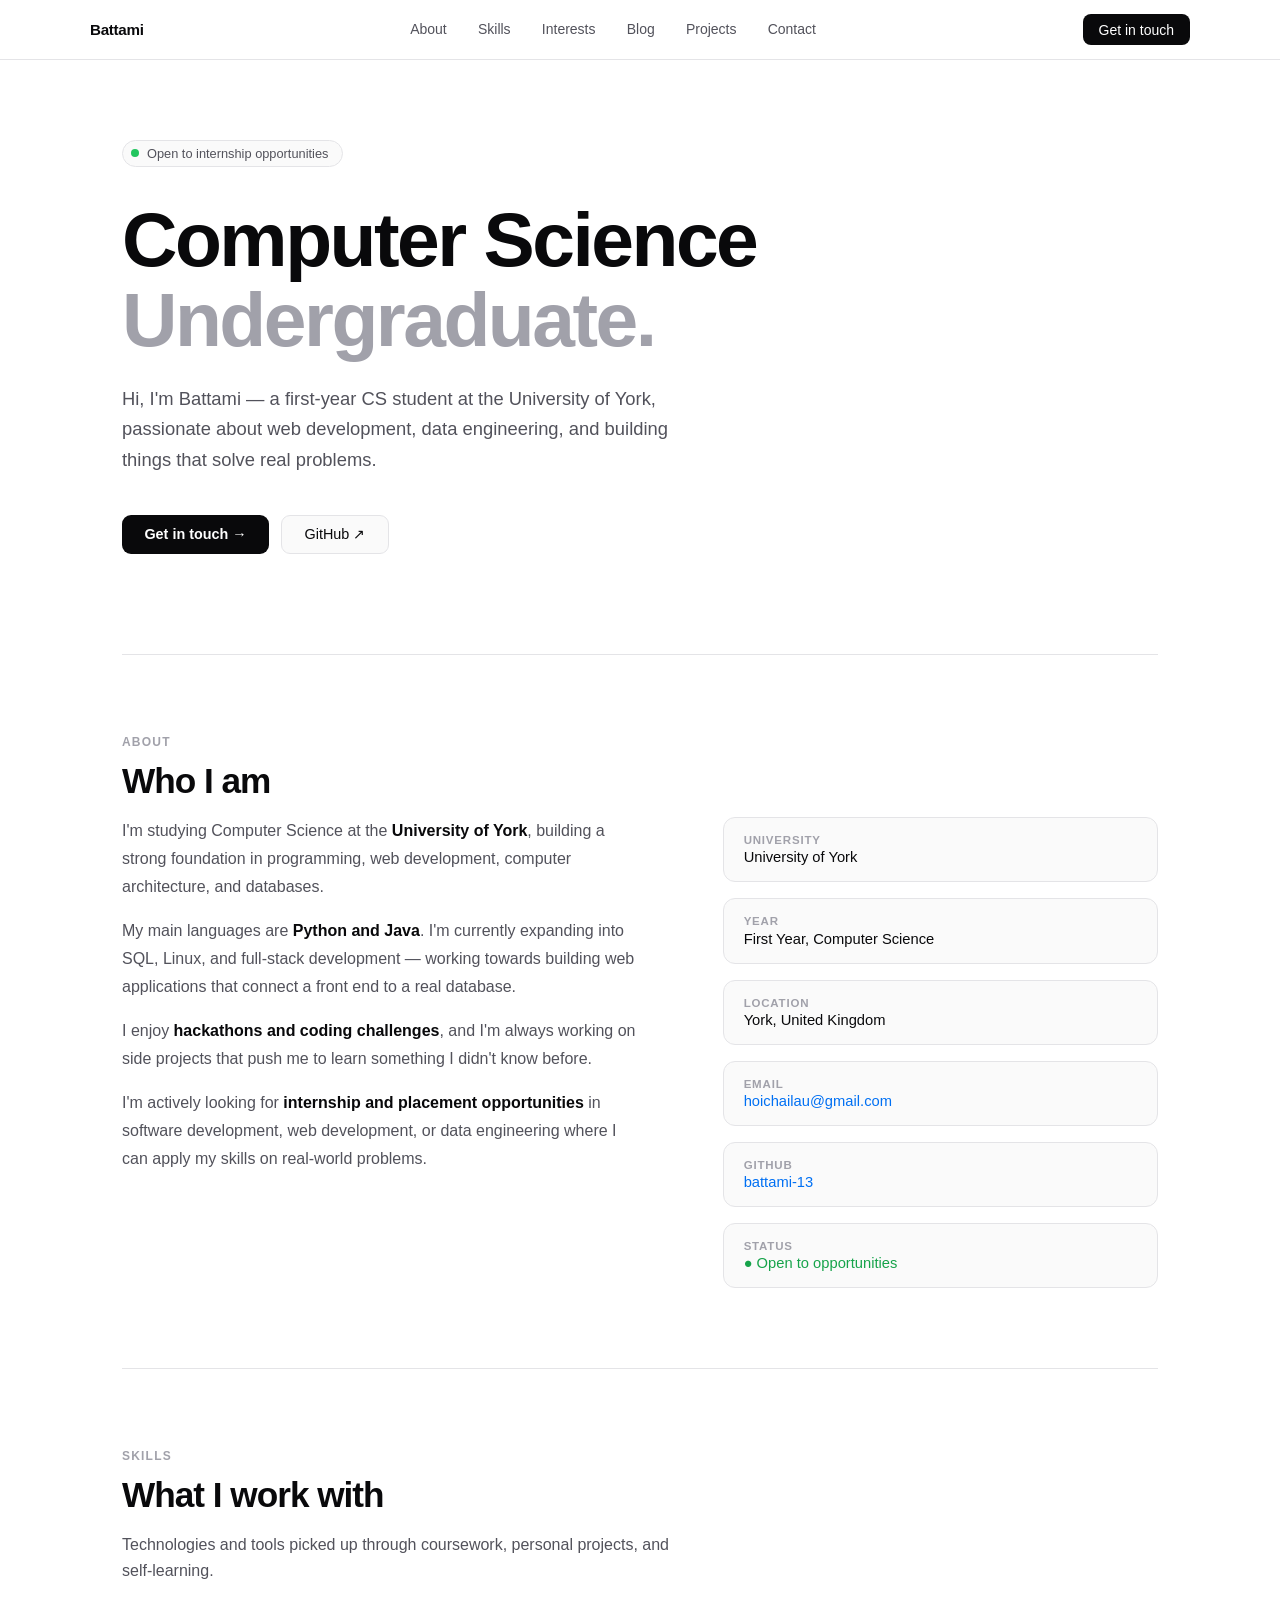
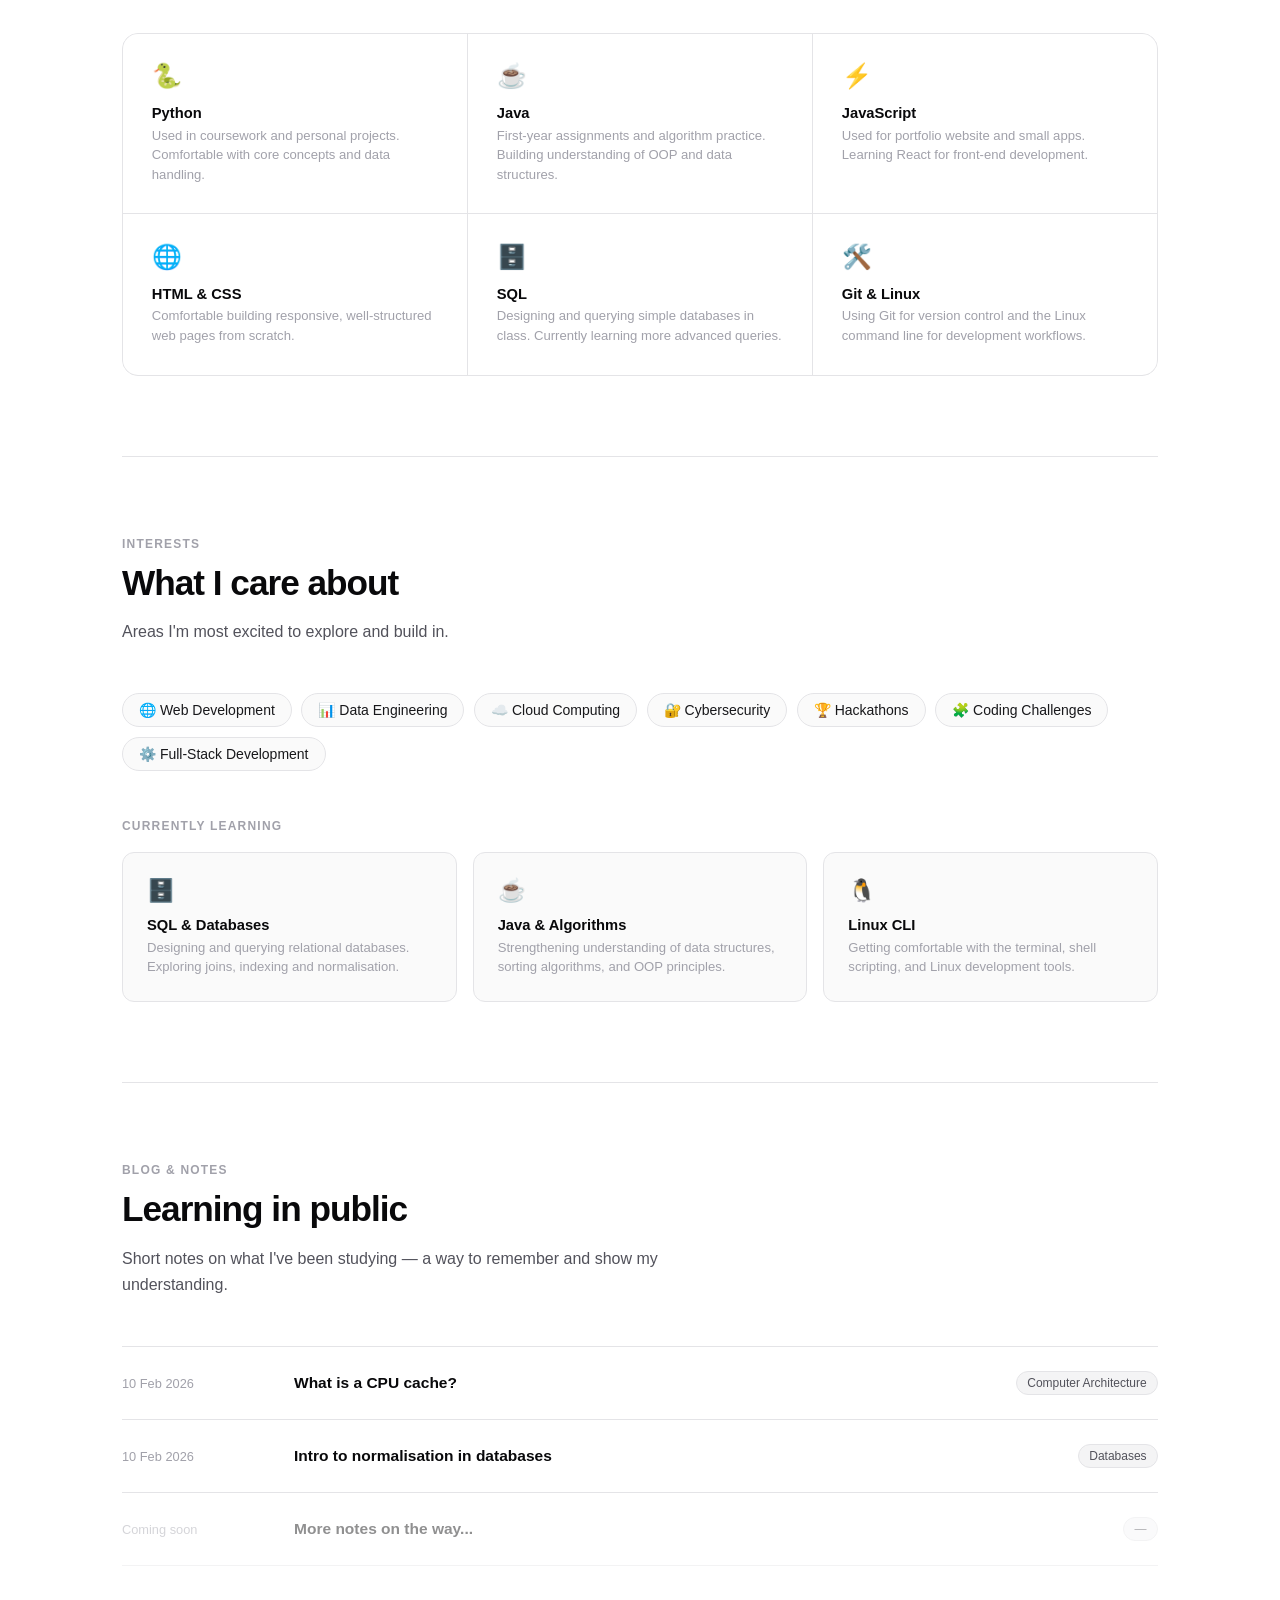
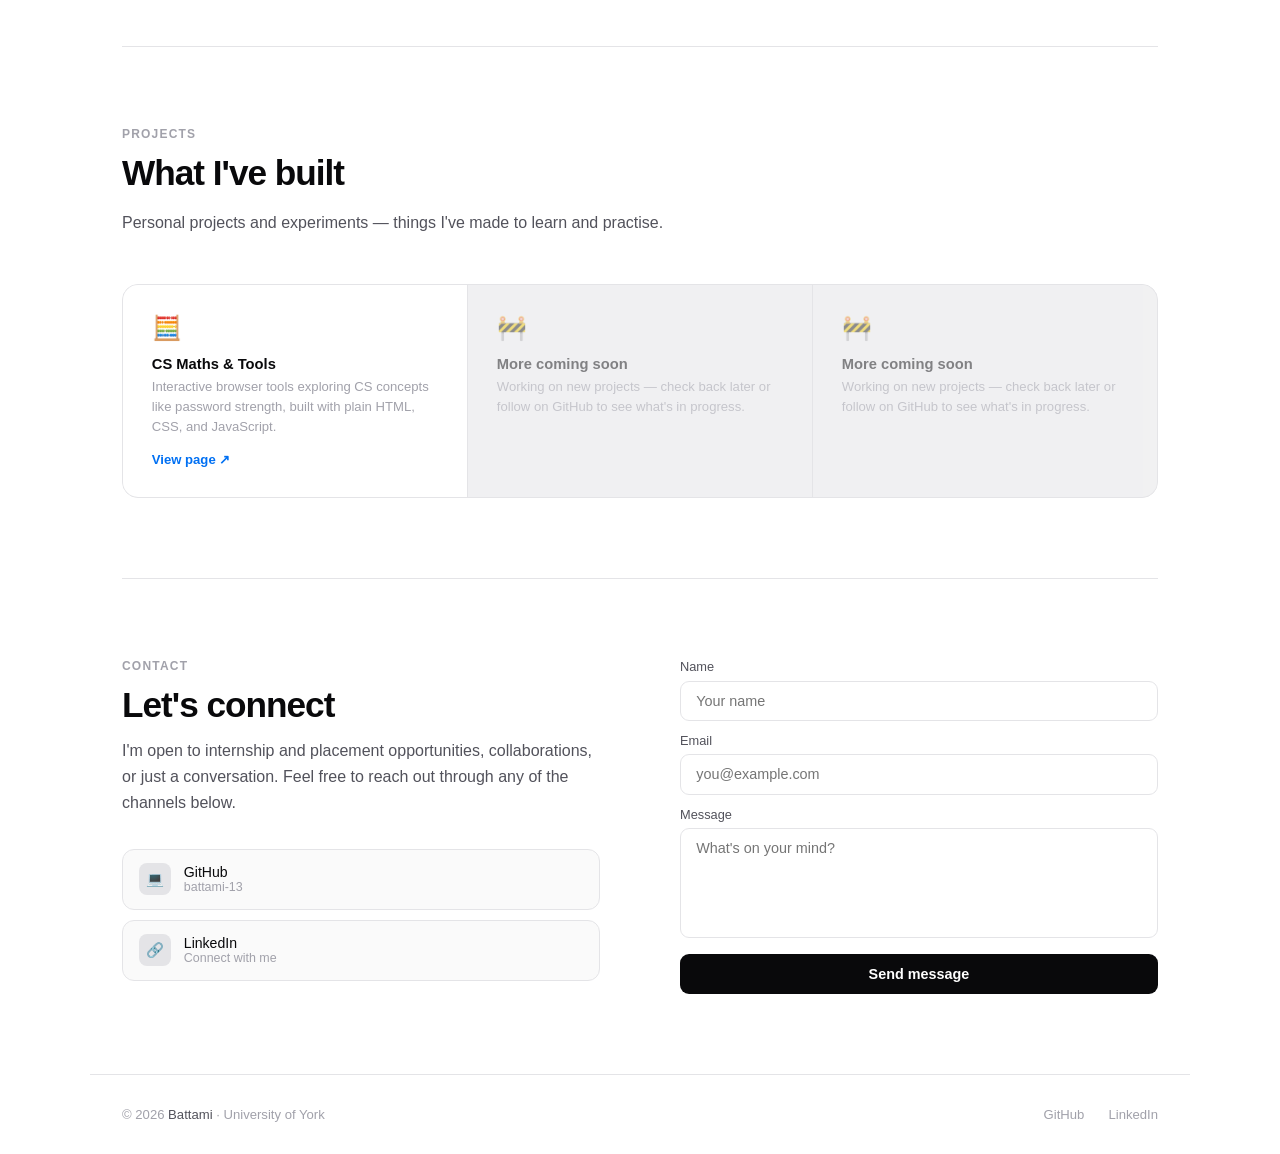
==== commit a49b0371: "Add projects section with project details Added a new section for projects with descriptions and lin" ====
--- a/index.html
+++ b/index.html
@@ -18,6 +18,7 @@
       <li><a href="#skills">Skills</a></li>
       <li><a href="#interests">Interests</a></li>
       <li><a href="#blog">Blog</a></li>
+      <li><a href="#projects">Projects</a></li>
       <li><a href="#contact">Contact</a></li>
     </ul>
     <a href="#contact" class="nav-cta" onclick="scrollToContact(event)">Get in touch</a>
@@ -67,6 +68,10 @@
         <div class="info-row">
           <div class="info-label">Location</div>
           <div class="info-value">York, United Kingdom</div>
+        </div>
+        <div class="info-row">
+          <div class="info-label">Email</div>
+          <div class="info-value"><a href="mailto:hoichailau@gmail.com">hoichailau@gmail.com</a></div>
         </div>
         <div class="info-row">
           <div class="info-label">GitHub</div>
@@ -183,6 +188,37 @@
         <div class="blog-item-title">More notes on the way...</div>
         <div class="blog-item-tag">—</div>
       </div>
+    </div>
+  </section>
+
+  <!-- ── PROJECTS ── -->
+  <section id="projects">
+    <div class="reveal">
+      <div class="section-label">Projects</div>
+      <h2 class="section-title">What I've built</h2>
+      <p class="section-desc">Personal projects and experiments — things I've made to learn and practise.</p>
+    </div>
+    <div class="skills-grid reveal">
+
+      <div class="skill-cell">
+        <div class="skill-cell-icon">🧮</div>
+        <div class="skill-cell-name">CS Maths &amp; Tools</div>
+        <div class="skill-cell-desc">Interactive browser tools exploring CS concepts like password strength, built with plain HTML, CSS, and JavaScript.</div>
+        <a href="maths.html" style="display:inline-flex;align-items:center;gap:0.3rem;margin-top:1rem;font-size:0.82rem;font-weight:600;color:var(--blue);text-decoration:none;">View page ↗</a>
+      </div>
+
+      <div class="skill-cell" style="opacity:0.45;pointer-events:none;">
+        <div class="skill-cell-icon">🚧</div>
+        <div class="skill-cell-name">More coming soon</div>
+        <div class="skill-cell-desc">Working on new projects — check back later or follow on GitHub to see what's in progress.</div>
+      </div>
+
+      <div class="skill-cell" style="opacity:0.45;pointer-events:none;">
+        <div class="skill-cell-icon">🚧</div>
+        <div class="skill-cell-name">More coming soon</div>
+        <div class="skill-cell-desc">Working on new projects — check back later or follow on GitHub to see what's in progress.</div>
+      </div>
+
     </div>
   </section>
 
